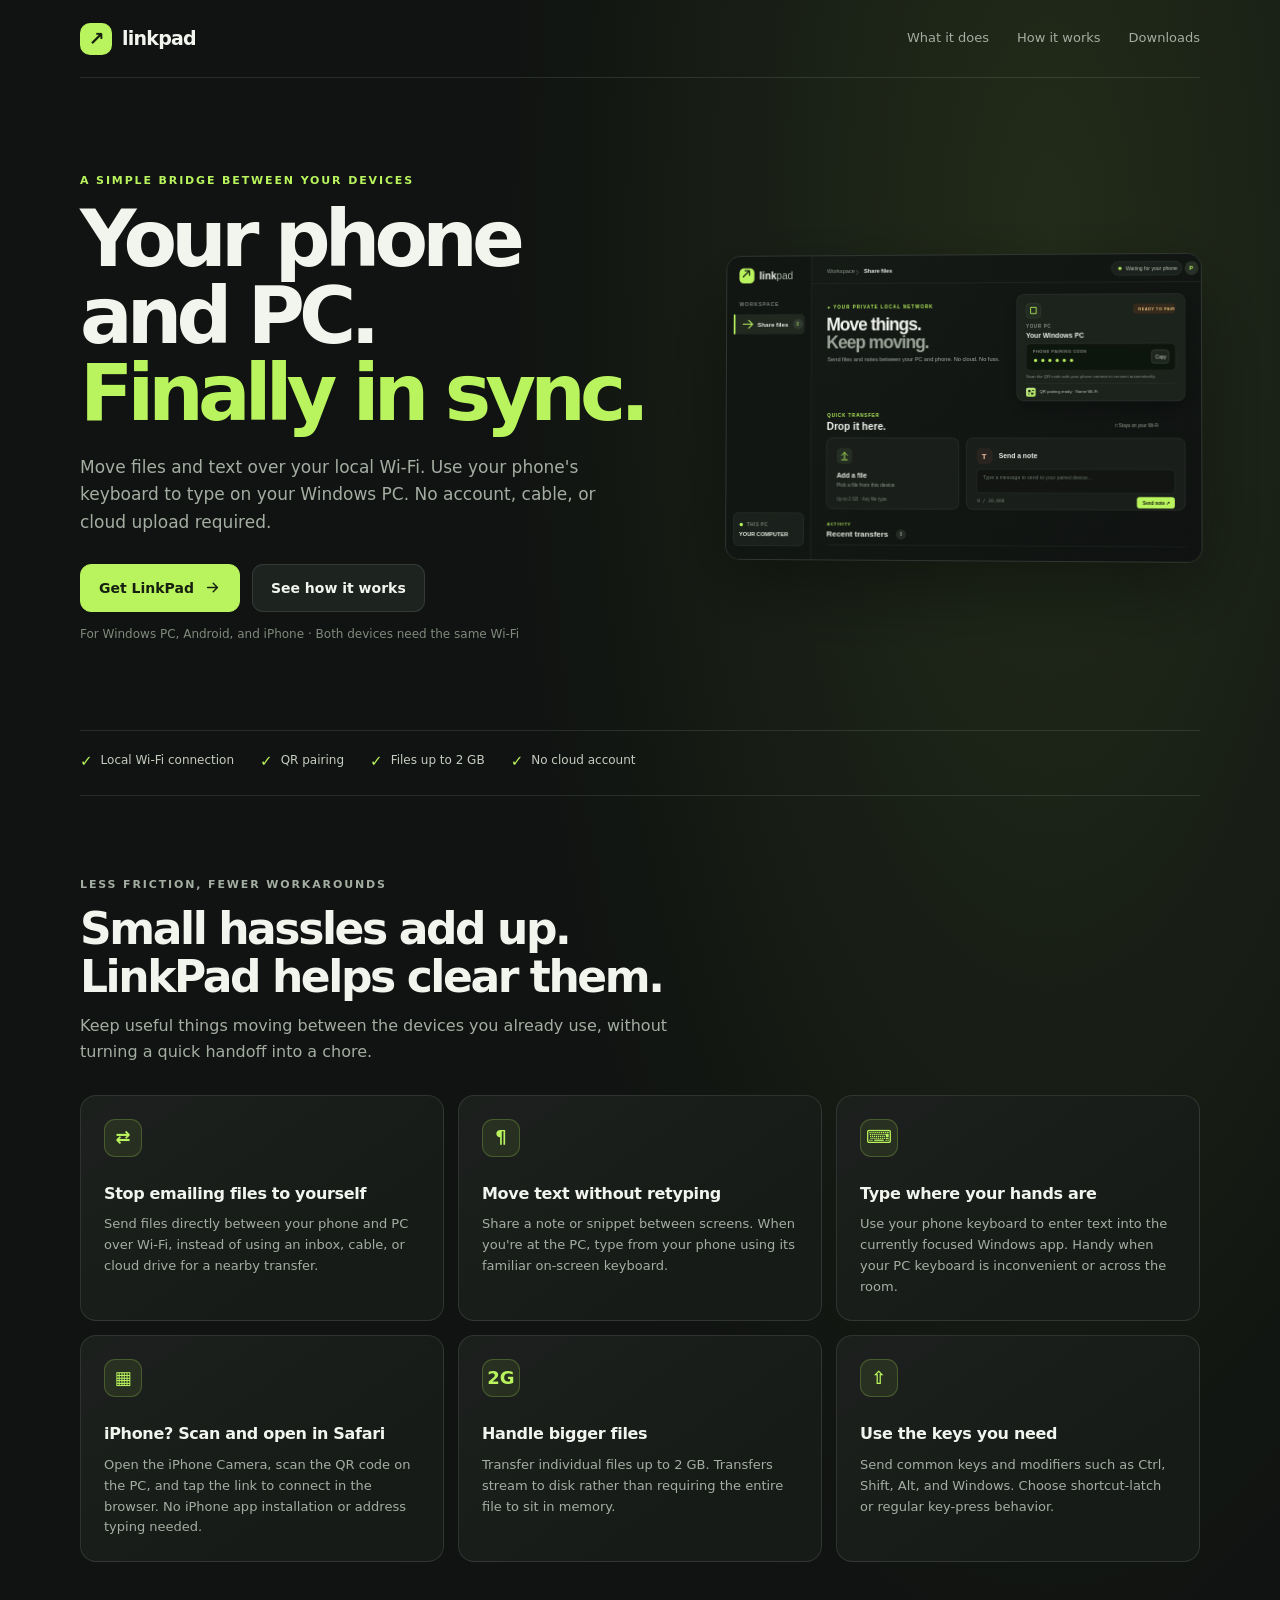
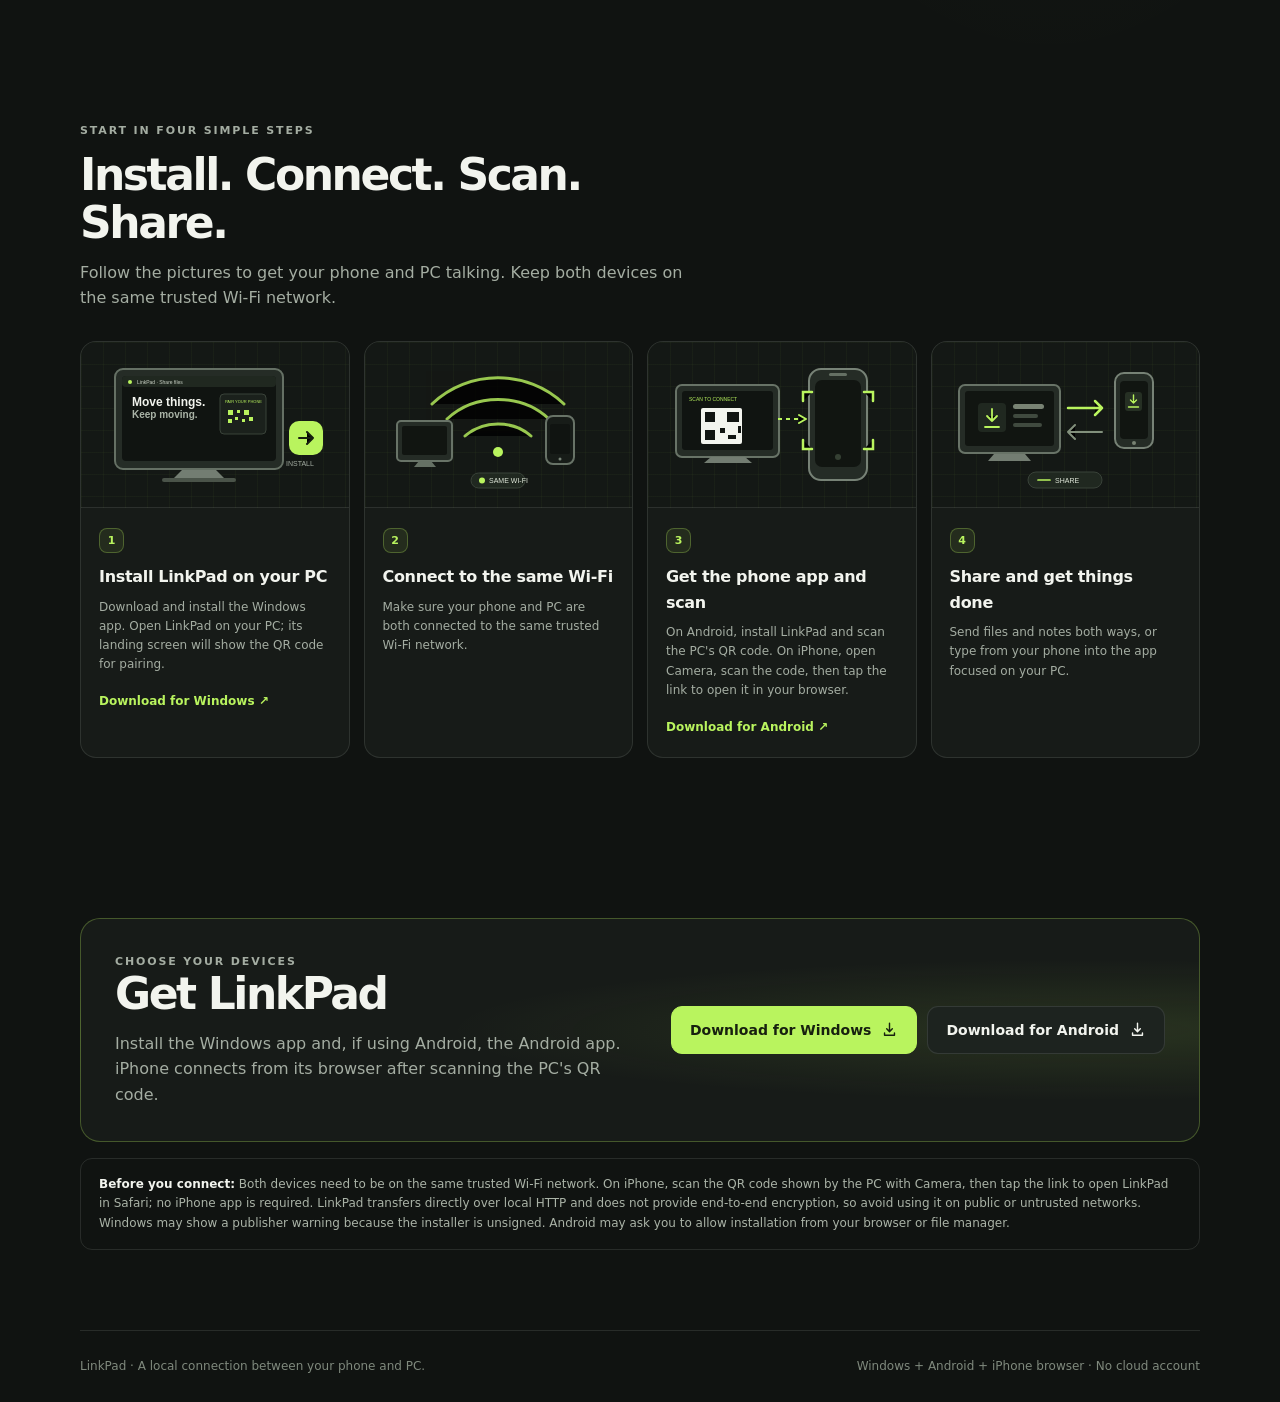
==== index.html @ fddb57d5 "Use LinkPad Android APK release filename" ====
<!doctype html>
<html lang="en">
<head>
  <meta charset="utf-8">
  <meta name="viewport" content="width=device-width, initial-scale=1">
  <meta name="theme-color" content="#101311">
  <meta name="description" content="LinkPad connects your Android phone and Windows PC over Wi-Fi for quick file sharing, notes, and typing with your phone keyboard.">
  <title>LinkPad — your phone and PC, in sync</title>
  <style>
    :root {
      color-scheme: dark;
      --bg: #101311;
      --panel: #171b18;
      --panel-light: #1d231f;
      --text: #f2f4ee;
      --muted: #a4ada2;
      --lime: #b9f45e;
      --line: rgba(235, 243, 230, .11);
      --max: 1120px;
    }

    * { box-sizing: border-box; }

    html { scroll-behavior: smooth; }

    body {
      margin: 0;
      background:
        radial-gradient(ellipse at 82% 8%, rgba(185, 244, 94, .11), transparent 34rem),
        var(--bg);
      color: var(--text);
      font-family: Inter, ui-sans-serif, system-ui, -apple-system, BlinkMacSystemFont, "Segoe UI", sans-serif;
      line-height: 1.6;
    }

    a { color: inherit; }

    .wrap { width: min(var(--max), calc(100% - 40px)); margin-inline: auto; }

    .topbar {
      min-height: 78px;
      display: flex;
      align-items: center;
      justify-content: space-between;
      border-bottom: 1px solid var(--line);
    }

    .brand {
      display: inline-flex;
      align-items: center;
      gap: 10px;
      text-decoration: none;
      font-size: 19px;
      font-weight: 780;
      letter-spacing: -.04em;
    }

    .brand-mark {
      display: grid;
      width: 32px;
      height: 32px;
      place-items: center;
      border-radius: 10px;
      background: var(--lime);
      color: #17200f;
      font-size: 19px;
      line-height: 1;
    }

    nav { display: flex; align-items: center; gap: 28px; }
    nav a { color: var(--muted); font-size: 13px; text-decoration: none; }
    nav a:hover, nav a:focus-visible { color: var(--text); }

    .hero {
      display: grid;
      grid-template-columns: minmax(0, 1.1fr) minmax(290px, .9fr);
      gap: 60px;
      align-items: center;
      padding-block: 94px 86px;
    }

    .eyebrow {
      color: var(--lime);
      font-size: 11px;
      font-weight: 750;
      letter-spacing: .17em;
      text-transform: uppercase;
    }

    h1, h2, h3, p { margin-top: 0; }

    h1 {
      max-width: 700px;
      margin-bottom: 22px;
      font-size: clamp(44px, 6.8vw, 78px);
      letter-spacing: -.075em;
      line-height: .99;
    }

    h1 span { color: var(--lime); }

    .hero-copy {
      max-width: 560px;
      margin-bottom: 28px;
      color: var(--muted);
      font-size: 17px;
    }

    .actions { display: flex; flex-wrap: wrap; gap: 12px; }

    .button {
      display: inline-flex;
      min-height: 48px;
      align-items: center;
      justify-content: center;
      gap: 10px;
      padding: 0 18px;
      border: 1px solid var(--line);
      border-radius: 11px;
      background: var(--panel-light);
      color: var(--text);
      font-size: 14px;
      font-weight: 720;
      text-decoration: none;
      transition: transform .18s ease, background .18s ease, border-color .18s ease;
    }

    .button:hover { transform: translateY(-2px); border-color: rgba(185, 244, 94, .55); }
    .button-primary { border-color: var(--lime); background: var(--lime); color: #17200f; }
    .button-primary:hover { background: #c8ff72; }
    .button svg { width: 17px; height: 17px; }

    .hero-note { margin: 13px 0 0; color: #7f897d; font-size: 12px; }

    .app-preview-frame {
      overflow: hidden;
      border: 1px solid rgba(235, 243, 230, .15);
      border-radius: 15px;
      background: #101311;
      box-shadow: 0 28px 80px rgba(0, 0, 0, .38);
      transform: perspective(1200px) rotateY(-3deg) rotateX(1deg);
    }

    .app-preview-frame img { display: block; width: 100%; height: auto; }

    .trust-row {
      display: flex;
      flex-wrap: wrap;
      gap: 12px 26px;
      padding: 18px 0 22px;
      border-top: 1px solid var(--line);
      border-bottom: 1px solid var(--line);
      color: #c5ccc1;
      font-size: 12px;
    }

    .trust-row span { display: inline-flex; align-items: center; gap: 8px; }
    .trust-row b { color: var(--lime); font-size: 15px; }

    section { padding-block: 80px; }

    .section-heading { max-width: 620px; margin-bottom: 30px; }
    h2 { margin-bottom: 12px; font-size: clamp(30px, 4vw, 44px); letter-spacing: -.055em; line-height: 1.1; }
    .section-heading p { color: var(--muted); }

    .grid { display: grid; grid-template-columns: repeat(3, 1fr); gap: 14px; }

    .card {
      min-height: 220px;
      padding: 23px;
      border: 1px solid var(--line);
      border-radius: 16px;
      background: linear-gradient(145deg, rgba(255,255,255,.025), transparent 70%), var(--panel);
    }

    .card-icon {
      width: 38px;
      height: 38px;
      display: grid;
      place-items: center;
      margin-bottom: 24px;
      border: 1px solid rgba(185, 244, 94, .22);
      border-radius: 11px;
      background: rgba(185, 244, 94, .08);
      color: var(--lime);
      font-size: 18px;
      font-weight: 700;
    }

    h3 { margin-bottom: 8px; font-size: 16px; letter-spacing: -.02em; }
    .card p { margin-bottom: 0; color: var(--muted); font-size: 13px; }

    .steps { display: grid; grid-template-columns: repeat(4, minmax(0, 1fr)); gap: 14px; }

    .step {
      overflow: hidden;
      border: 1px solid var(--line);
      border-radius: 16px;
      background: var(--panel);
    }

    .step-art {
      height: 166px;
      display: grid;
      place-items: center;
      overflow: hidden;
      border-bottom: 1px solid var(--line);
      background:
        linear-gradient(rgba(185, 244, 94, .035) 1px, transparent 1px),
        linear-gradient(90deg, rgba(185, 244, 94, .035) 1px, transparent 1px),
        #141815;
      background-size: 22px 22px;
    }

    .step-art svg { width: 100%; max-width: 260px; height: 150px; }

    .step-copy { padding: 18px; }

    .step-number {
      display: inline-flex;
      width: 25px;
      height: 25px;
      align-items: center;
      justify-content: center;
      margin-bottom: 11px;
      border: 1px solid rgba(185, 244, 94, .28);
      border-radius: 8px;
      background: rgba(185, 244, 94, .08);
      color: var(--lime);
      font-size: 11px;
      font-weight: 750;
    }

    .step h3 { margin-bottom: 8px; }
    .step p { margin-bottom: 13px; color: var(--muted); font-size: 12px; }
    .step-link { color: var(--lime); font-size: 12px; font-weight: 700; text-decoration: none; }
    .step-link:hover { text-decoration: underline; }

    .download-panel {
      display: grid;
      grid-template-columns: minmax(0, 1fr) auto;
      gap: 24px;
      align-items: center;
      padding: 34px;
      border: 1px solid rgba(185, 244, 94, .28);
      border-radius: 20px;
      background: radial-gradient(ellipse at 90% 50%, rgba(185, 244, 94, .11), transparent 45%), var(--panel);
    }

    .download-panel p { margin-bottom: 0; color: var(--muted); }
    .download-buttons { display: flex; flex-wrap: wrap; gap: 10px; }

    .notice {
      margin-top: 16px;
      padding: 16px 18px;
      border: 1px solid var(--line);
      border-radius: 12px;
      color: #aab3a7;
      font-size: 12px;
    }

    .notice strong { color: var(--text); }

    footer {
      display: flex;
      flex-wrap: wrap;
      justify-content: space-between;
      gap: 12px;
      padding-block: 26px;
      border-top: 1px solid var(--line);
      color: #7f897d;
      font-size: 12px;
    }

    :focus-visible { outline: 2px solid var(--lime); outline-offset: 3px; }

    @media (max-width: 800px) {
      .hero { grid-template-columns: 1fr; gap: 34px; padding-block: 66px 54px; }
      .app-preview-frame { max-width: 620px; }
      .grid { grid-template-columns: repeat(2, 1fr); }
      .steps { grid-template-columns: repeat(2, minmax(0, 1fr)); }
      .download-panel { grid-template-columns: 1fr; }
    }

    @media (max-width: 540px) {
      .wrap { width: min(100% - 30px, var(--max)); }
      nav { gap: 14px; }
      nav a { font-size: 11px; }
      nav a:first-child { display: none; }
      .hero { padding-block: 52px 44px; }
      .hero-copy { font-size: 15px; }
      .app-preview-frame { transform: none; }
      .grid, .steps { grid-template-columns: 1fr; }
      .card { min-height: 0; }
      .download-panel { padding: 24px; }
      .download-buttons, .download-buttons .button { width: 100%; }
      section { padding-block: 58px; }
    }

    @media (prefers-reduced-motion: reduce) {
      *, *::before, *::after { scroll-behavior: auto !important; transition-duration: .01ms !important; }
    }
  </style>
</head>
<body>
  <header class="wrap topbar">
    <a class="brand" href="#" aria-label="LinkPad home">
      <span class="brand-mark" aria-hidden="true">↗</span>
      <span>linkpad</span>
    </a>
    <nav aria-label="Main navigation">
      <a href="#features">What it does</a>
      <a href="#how-it-works">How it works</a>
      <a href="#downloads">Downloads</a>
    </nav>
  </header>

  <main>
    <section class="wrap hero" aria-labelledby="hero-title">
      <div>
        <p class="eyebrow">A simple bridge between your devices</p>
        <h1 id="hero-title">Your phone and PC.<br><span>Finally in sync.</span></h1>
        <p class="hero-copy">Move files and text over your local Wi-Fi. Use your phone's keyboard to type on your Windows PC. No account, cable, or cloud upload required.</p>
        <div class="actions">
          <a class="button button-primary" href="#downloads">
            Get LinkPad
            <svg viewBox="0 0 24 24" fill="none" aria-hidden="true"><path d="M5 12h14m-6-6 6 6-6 6" stroke="currentColor" stroke-width="2" stroke-linecap="round" stroke-linejoin="round"/></svg>
          </a>
          <a class="button" href="#how-it-works">See how it works</a>
        </div>
        <p class="hero-note">For Windows PC, Android, and iPhone · Both devices need the same Wi-Fi</p>
      </div>

      <div class="app-preview-frame">
        <img src="app-preview.svg" alt="Preview of LinkPad's desktop landing screen, showing file sharing, QR pairing, notes, and recent transfers">
      </div>
    </section>

    <div class="wrap trust-row" aria-label="LinkPad highlights">
      <span><b aria-hidden="true">✓</b> Local Wi-Fi connection</span>
      <span><b aria-hidden="true">✓</b> QR pairing</span>
      <span><b aria-hidden="true">✓</b> Files up to 2 GB</span>
      <span><b aria-hidden="true">✓</b> No cloud account</span>
    </div>

    <section class="wrap" id="features">
      <div class="section-heading">
        <p class="eyebrow">Less friction, fewer workarounds</p>
        <h2>Small hassles add up.<br>LinkPad helps clear them.</h2>
        <p>Keep useful things moving between the devices you already use, without turning a quick handoff into a chore.</p>
      </div>
      <div class="grid">
        <article class="card">
          <div class="card-icon" aria-hidden="true">⇄</div>
          <h3>Stop emailing files to yourself</h3>
          <p>Send files directly between your phone and PC over Wi-Fi, instead of using an inbox, cable, or cloud drive for a nearby transfer.</p>
        </article>
        <article class="card">
          <div class="card-icon" aria-hidden="true">¶</div>
          <h3>Move text without retyping</h3>
          <p>Share a note or snippet between screens. When you're at the PC, type from your phone using its familiar on-screen keyboard.</p>
        </article>
        <article class="card">
          <div class="card-icon" aria-hidden="true">⌨</div>
          <h3>Type where your hands are</h3>
          <p>Use your phone keyboard to enter text into the currently focused Windows app. Handy when your PC keyboard is inconvenient or across the room.</p>
        </article>
        <article class="card">
          <div class="card-icon" aria-hidden="true">▦</div>
          <h3>iPhone? Scan and open in Safari</h3>
          <p>Open the iPhone Camera, scan the QR code on the PC, and tap the link to connect in the browser. No iPhone app installation or address typing needed.</p>
        </article>
        <article class="card">
          <div class="card-icon" aria-hidden="true">2G</div>
          <h3>Handle bigger files</h3>
          <p>Transfer individual files up to 2 GB. Transfers stream to disk rather than requiring the entire file to sit in memory.</p>
        </article>
        <article class="card">
          <div class="card-icon" aria-hidden="true">⇧</div>
          <h3>Use the keys you need</h3>
          <p>Send common keys and modifiers such as Ctrl, Shift, Alt, and Windows. Choose shortcut-latch or regular key-press behavior.</p>
        </article>
      </div>
    </section>

    <section class="wrap" id="how-it-works">
      <div class="section-heading">
        <p class="eyebrow">Start in four simple steps</p>
        <h2>Install. Connect. Scan. Share.</h2>
        <p>Follow the pictures to get your phone and PC talking. Keep both devices on the same trusted Wi-Fi network.</p>
      </div>
      <div class="steps">
        <article class="step">
          <div class="step-art">
            <svg viewBox="0 0 260 150" role="img" aria-label="Windows PC displaying LinkPad after installation">
              <rect x="30" y="20" width="168" height="100" rx="8" fill="#252c26" stroke="#657064" stroke-width="2"/>
              <rect x="37" y="27" width="154" height="85" rx="4" fill="#101411"/>
              <rect x="37" y="27" width="154" height="11" rx="4" fill="#202820"/>
              <circle cx="45" cy="33" r="2" fill="#b9f45e"/>
              <text x="52" y="35" fill="#cbd3c7" font-family="Arial,sans-serif" font-size="5">LinkPad · Share files</text>
              <text x="47" y="57" fill="#f2f4ee" font-family="Arial,sans-serif" font-size="12" font-weight="700">Move things.</text>
              <text x="47" y="69" fill="#aab4a7" font-family="Arial,sans-serif" font-size="10" font-weight="700">Keep moving.</text>
              <rect x="135" y="45" width="46" height="40" rx="4" fill="#1b211c" stroke="#394239"/>
              <text x="140" y="54" fill="#b9f45e" font-family="Arial,sans-serif" font-size="4">PAIR YOUR PHONE</text>
              <path d="M143 61h5v5h-5zm9 0h3v3h-3zm7 0h5v5h-5zm-16 9h4v4h-4zm7-2h3v3h-3zm7 2h3v3h-3zm7-2h4v4h-4z" fill="#b9f45e"/>
              <path d="M97 121h34l8 8H89z" fill="#737d72"/>
              <rect x="77" y="129" width="74" height="4" rx="2" fill="#4a5349"/>
              <rect x="204" y="72" width="34" height="34" rx="10" fill="#b9f45e"/>
              <path d="M214 89h14m-6-6 6 6-6 6" stroke="#17200f" stroke-width="2" stroke-linecap="round" stroke-linejoin="round"/>
              <text x="201" y="117" fill="#a4ada2" font-family="Arial,sans-serif" font-size="7">INSTALL</text>
            </svg>
          </div>
          <div class="step-copy">
            <span class="step-number">1</span>
            <h3>Install LinkPad on your PC</h3>
            <p>Download and install the Windows app. Open LinkPad on your PC; its landing screen will show the QR code for pairing.</p>
            <a class="step-link" href="https://github.com/ogunleyeuchenna1/linkpad-site/releases/download/v1.0.3/LinkPad.Setup.1.0.3.exe">Download for Windows ↗</a>
          </div>
        </article>
        <article class="step">
          <div class="step-art">
            <svg viewBox="0 0 260 150" role="img" aria-label="Phone and computer connected to the same Wi-Fi network">
              <path d="M64 55c36-35 96-35 132 0M79 70c28-26 74-26 102 0M97 87c18-16 48-16 66 0" stroke="#b9f45e" stroke-width="3" stroke-linecap="round" opacity=".8"/>
              <circle cx="130" cy="103" r="5" fill="#b9f45e"/>
              <rect x="29" y="72" width="55" height="40" rx="4" fill="#252c26" stroke="#687367" stroke-width="2"/>
              <rect x="34" y="77" width="45" height="29" rx="2" fill="#111511"/>
              <path d="M51 112h12l5 6H46z" fill="#657064"/>
              <rect x="178" y="67" width="28" height="48" rx="7" fill="#171c18" stroke="#687367" stroke-width="2"/>
              <rect x="182" y="75" width="20" height="30" rx="2" fill="#101411"/>
              <circle cx="192" cy="110" r="1.5" fill="#778276"/>
              <rect x="103" y="124" width="54" height="15" rx="7.5" fill="#202820" stroke="#394239"/>
              <circle cx="114" cy="131.5" r="3" fill="#b9f45e"/>
              <text x="121" y="134" fill="#e1e9db" font-family="Arial,sans-serif" font-size="7">SAME WI-FI</text>
            </svg>
          </div>
          <div class="step-copy">
            <span class="step-number">2</span>
            <h3>Connect to the same Wi-Fi</h3>
            <p>Make sure your phone and PC are both connected to the same trusted Wi-Fi network.</p>
          </div>
        </article>
        <article class="step">
          <div class="step-art">
            <svg viewBox="0 0 260 150" role="img" aria-label="Phone camera scanning the QR code shown on the LinkPad PC screen">
              <rect x="24" y="36" width="103" height="72" rx="6" fill="#252c26" stroke="#687367" stroke-width="2"/>
              <rect x="30" y="42" width="91" height="59" rx="3" fill="#101411"/>
              <text x="37" y="52" fill="#b9f45e" font-family="Arial,sans-serif" font-size="5">SCAN TO CONNECT</text>
              <rect x="49" y="59" width="41" height="36" rx="2" fill="#f2f4ee"/>
              <path d="M53 63h10v10H53zm22 0h12v10H75zm-22 18h10v10H53zm15-2h5v5h-5zm8 7h8v4h-8zm10-9h3v7h-3z" fill="#101411"/>
              <path d="M59 108h34l7 6H52z" fill="#737d72"/>
              <rect x="157" y="20" width="58" height="111" rx="12" fill="#252c26" stroke="#778276" stroke-width="2"/>
              <rect x="163" y="31" width="46" height="87" rx="7" fill="#111511"/>
              <rect x="177" y="24" width="18" height="3" rx="1.5" fill="#657064"/>
              <circle cx="186" cy="108" r="3" fill="#354033"/>
              <path d="M151 52v-9h9m52 0h9v9m-70 39v9h9m52 0h9v-9" stroke="#b9f45e" stroke-width="2.5" stroke-linecap="round"/>
              <path d="M126 70h28" stroke="#b9f45e" stroke-width="2" stroke-dasharray="4 4"/>
              <path d="M147 66l7 4-7 4" stroke="#b9f45e" stroke-width="2" stroke-linecap="round" stroke-linejoin="round"/>
            </svg>
          </div>
          <div class="step-copy">
            <span class="step-number">3</span>
            <h3>Get the phone app and scan</h3>
            <p>On Android, install LinkPad and scan the PC's QR code. On iPhone, open Camera, scan the code, then tap the link to open it in your browser.</p>
            <a class="step-link" href="https://github.com/ogunleyeuchenna1/linkpad-site/releases/download/v1.0.3/LinkPad-android.apk">Download for Android ↗</a>
          </div>
        </article>
        <article class="step">
          <div class="step-art">
            <svg viewBox="0 0 260 150" role="img" aria-label="Phone and PC exchanging a file over Wi-Fi">
              <rect x="24" y="36" width="101" height="68" rx="6" fill="#252c26" stroke="#687367" stroke-width="2"/>
              <rect x="30" y="42" width="89" height="55" rx="3" fill="#111511"/>
              <rect x="43" y="54" width="28" height="29" rx="4" fill="#202820"/>
              <path d="M57 60v12m-5-5 5 5 5-5m-12 11h14" stroke="#b9f45e" stroke-width="1.8" stroke-linecap="round" stroke-linejoin="round"/>
              <rect x="78" y="55" width="31" height="5" rx="2.5" fill="#788273"/>
              <rect x="78" y="65" width="25" height="4" rx="2" fill="#404a3f"/>
              <rect x="78" y="74" width="29" height="4" rx="2" fill="#404a3f"/>
              <path d="M59 105h31l6 7H53z" fill="#737d72"/>
              <rect x="180" y="24" width="38" height="75" rx="9" fill="#252c26" stroke="#778276" stroke-width="2"/>
              <rect x="185" y="32" width="28" height="58" rx="4" fill="#111511"/>
              <rect x="190" y="43" width="17" height="19" rx="3" fill="#263024"/>
              <path d="M198.5 46v8m-3-3 3 3 3-3m-8 7h10" stroke="#b9f45e" stroke-width="1.4" stroke-linecap="round" stroke-linejoin="round"/>
              <circle cx="199" cy="94" r="2" fill="#788273"/>
              <path d="M133 59h34m-7-7 7 7-7 7" stroke="#b9f45e" stroke-width="2.5" stroke-linecap="round" stroke-linejoin="round"/>
              <path d="M167 83h-34m7-7-7 7 7 7" stroke="#82907c" stroke-width="2" stroke-linecap="round" stroke-linejoin="round"/>
              <rect x="93" y="123" width="74" height="16" rx="8" fill="#202820" stroke="#394239"/>
              <path d="M103 131h12" stroke="#b9f45e" stroke-width="1.7" stroke-linecap="round"/>
              <text x="120" y="134" fill="#e1e9db" font-family="Arial,sans-serif" font-size="7">SHARE</text>
            </svg>
          </div>
          <div class="step-copy">
            <span class="step-number">4</span>
            <h3>Share and get things done</h3>
            <p>Send files and notes both ways, or type from your phone into the app focused on your PC.</p>
          </div>
        </article>
      </div>
    </section>

    <section class="wrap" id="downloads">
      <div class="download-panel">
        <div>
          <p class="eyebrow">Choose your devices</p>
          <h2>Get LinkPad</h2>
          <p>Install the Windows app and, if using Android, the Android app. iPhone connects from its browser after scanning the PC's QR code.</p>
        </div>
        <div class="download-buttons">
          <a class="button button-primary" href="https://github.com/ogunleyeuchenna1/linkpad-site/releases/download/v1.0.3/LinkPad.Setup.1.0.3.exe">
            Download for Windows
            <svg viewBox="0 0 24 24" fill="none" aria-hidden="true"><path d="M12 3v12m0 0 4-4m-4 4-4-4M5 17v3h14v-3" stroke="currentColor" stroke-width="2" stroke-linecap="round" stroke-linejoin="round"/></svg>
          </a>
          <a class="button" href="https://github.com/ogunleyeuchenna1/linkpad-site/releases/download/v1.0.3/LinkPad-android.apk">
            Download for Android
            <svg viewBox="0 0 24 24" fill="none" aria-hidden="true"><path d="M12 3v12m0 0 4-4m-4 4-4-4M5 17v3h14v-3" stroke="currentColor" stroke-width="2" stroke-linecap="round" stroke-linejoin="round"/></svg>
          </a>
        </div>
      </div>
      <div class="notice">
        <strong>Before you connect:</strong> Both devices need to be on the same trusted Wi-Fi network. On iPhone, scan the QR code shown by the PC with Camera, then tap the link to open LinkPad in Safari; no iPhone app is required. LinkPad transfers directly over local HTTP and does not provide end-to-end encryption, so avoid using it on public or untrusted networks. Windows may show a publisher warning because the installer is unsigned. Android may ask you to allow installation from your browser or file manager.
      </div>
    </section>
  </main>

  <footer class="wrap">
    <span>LinkPad · A local connection between your phone and PC.</span>
    <span>Windows + Android + iPhone browser · No cloud account</span>
  </footer>
</body>
</html>
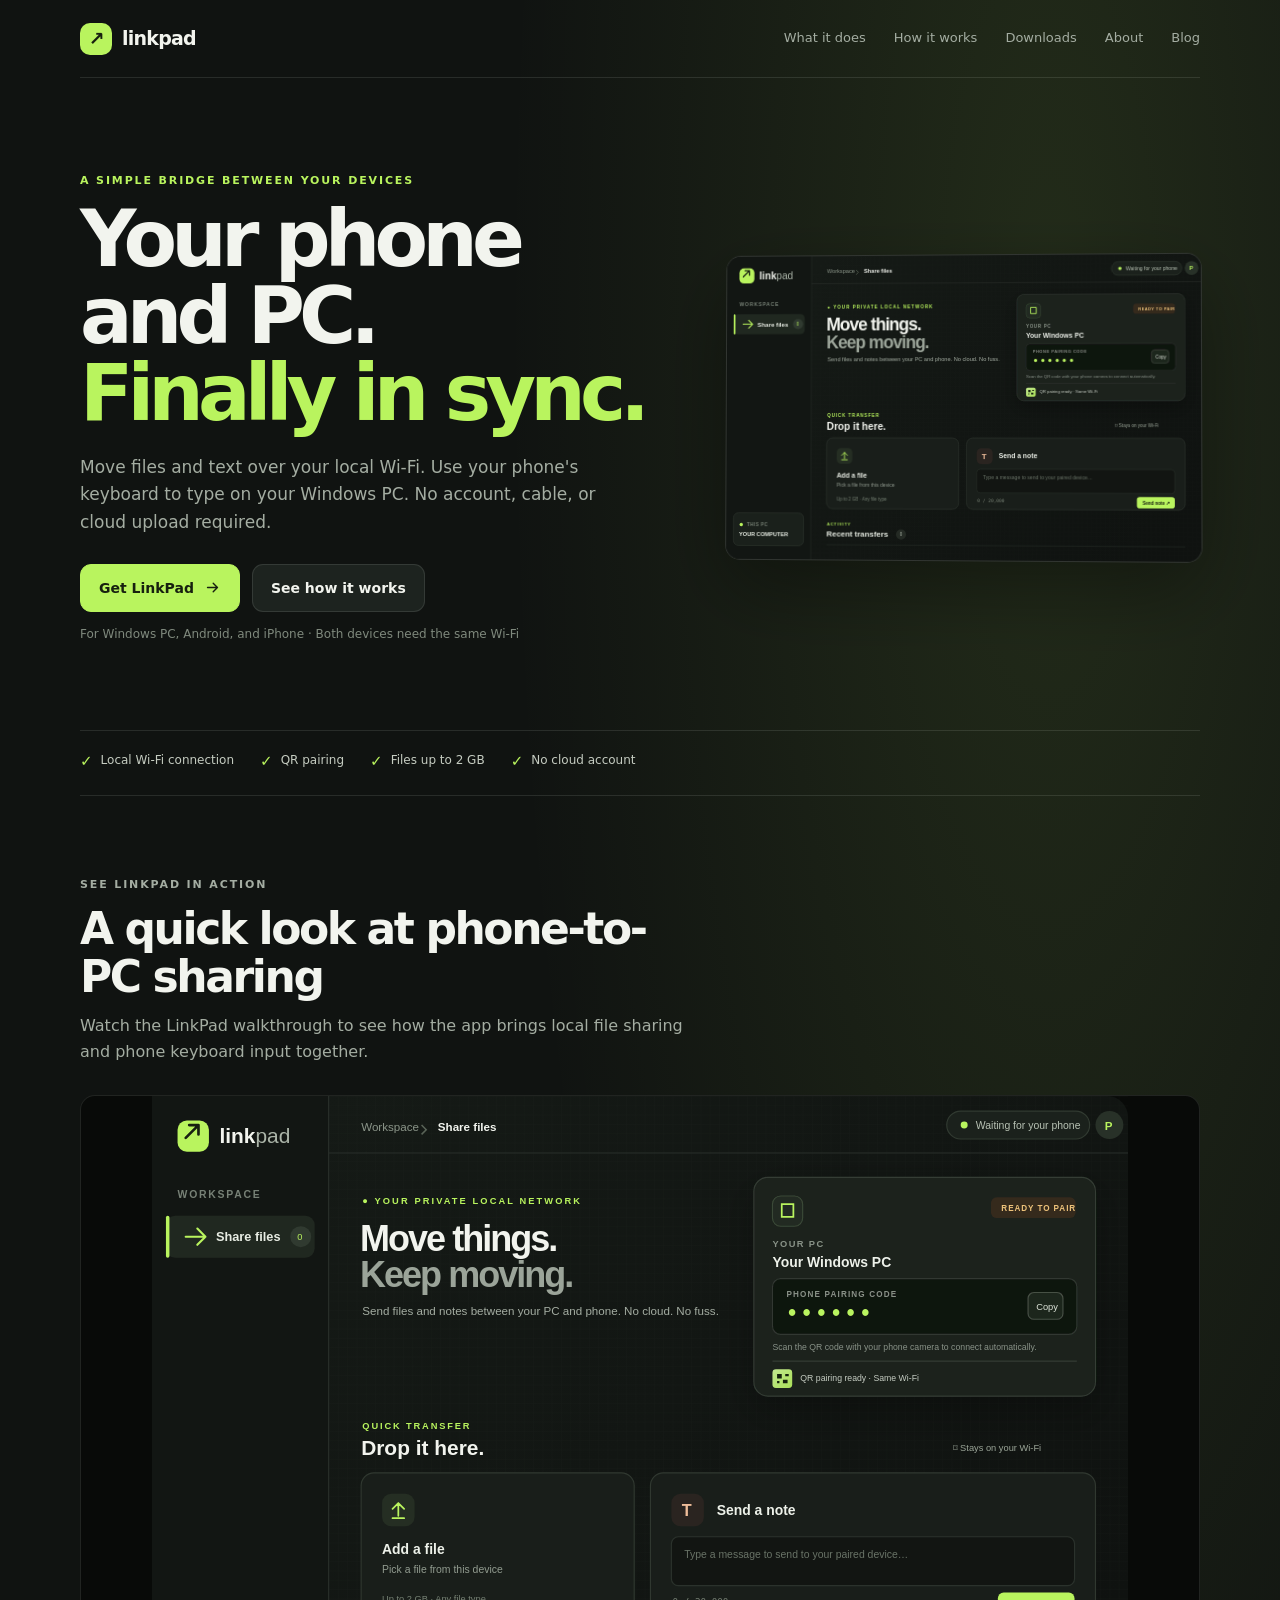
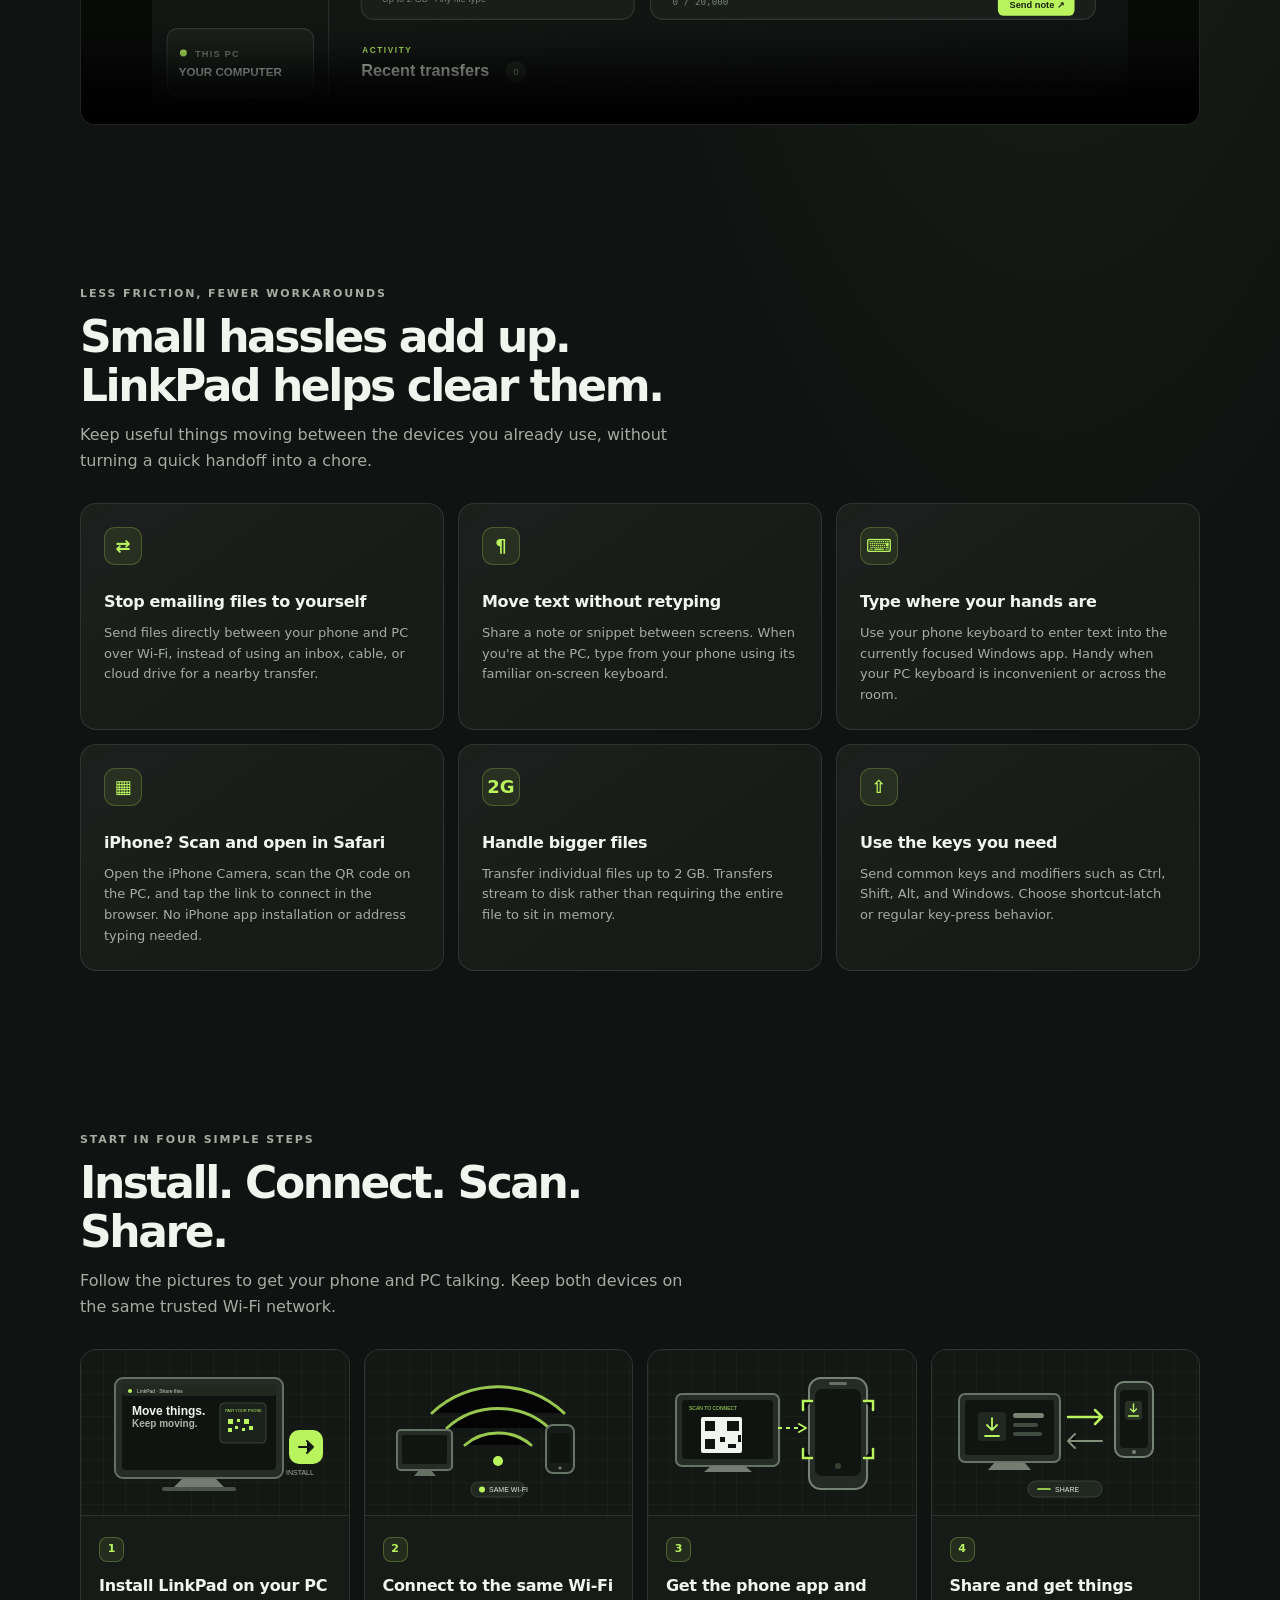
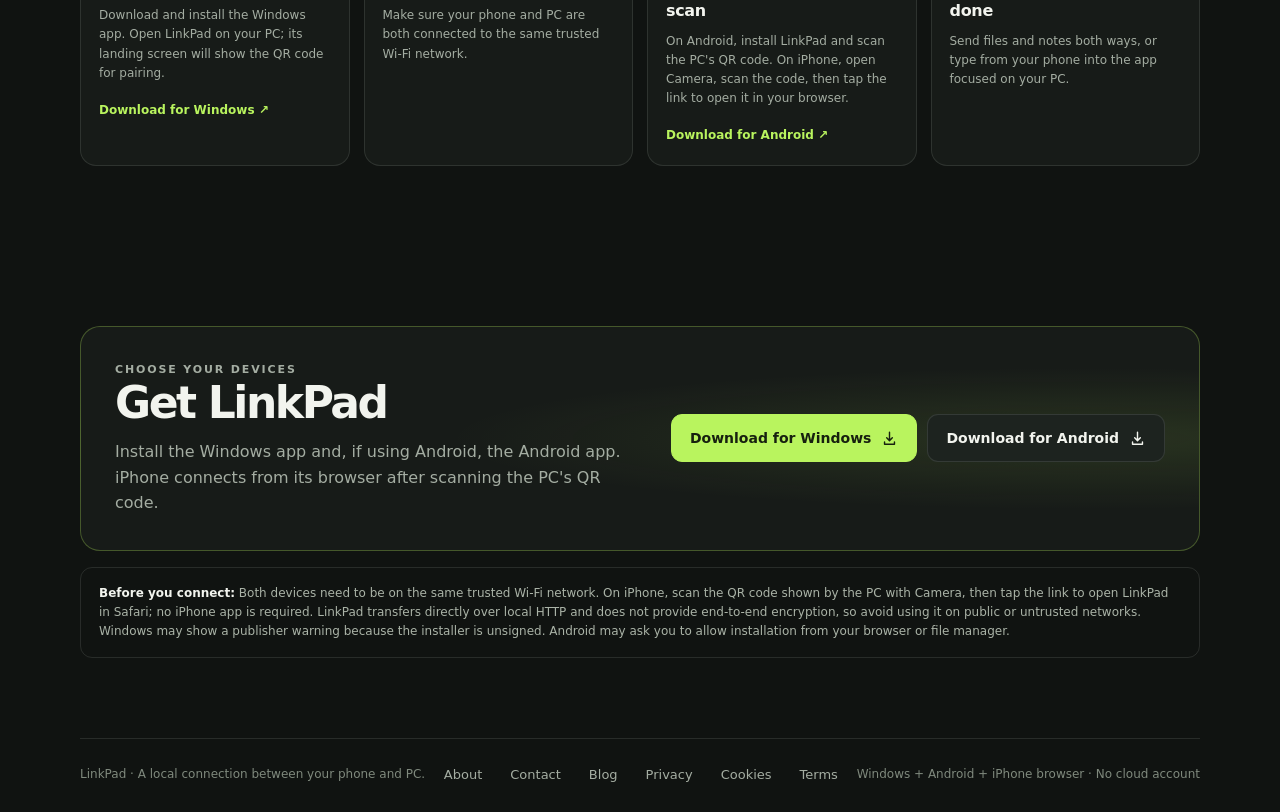
==== commit 37ff9a73: "Publish expanded LinkPad website" ====
--- a/index.html
+++ b/index.html
@@ -4,8 +4,56 @@
   <meta charset="utf-8">
   <meta name="viewport" content="width=device-width, initial-scale=1">
   <meta name="theme-color" content="#101311">
-  <meta name="description" content="LinkPad connects your Android phone and Windows PC over Wi-Fi for quick file sharing, notes, and typing with your phone keyboard.">
+  <meta name="description" content="Share files and notes between Windows and Android over local Wi-Fi, type on your PC from your phone, and connect an iPhone by scanning the QR code.">
+  <meta name="robots" content="index,follow,max-image-preview:large">
+  <link rel="canonical" href="https://ogunleyeuchenna1.github.io/linkpad-site/">
+  <meta property="og:type" content="website">
+  <meta property="og:site_name" content="LinkPad">
+  <meta property="og:title" content="LinkPad — Share files between your phone and PC">
+  <meta property="og:description" content="Transfer files and notes over Wi-Fi, use your phone keyboard on Windows, and connect with QR pairing.">
+  <meta property="og:url" content="https://ogunleyeuchenna1.github.io/linkpad-site/">
+  <meta property="og:image" content="https://ogunleyeuchenna1.github.io/linkpad-site/app-preview.svg">
+  <meta name="twitter:card" content="summary_large_image">
+  <meta name="twitter:title" content="LinkPad — your phone and PC, in sync">
+  <meta name="twitter:description" content="Share files and notes over local Wi-Fi and type on your PC from your phone.">
+  <meta name="twitter:image" content="https://ogunleyeuchenna1.github.io/linkpad-site/app-preview.svg">
   <title>LinkPad — your phone and PC, in sync</title>
+  <script type="application/ld+json">
+  {
+    "@context": "https://schema.org",
+    "@graph": [
+      {
+        "@type": "SoftwareApplication",
+        "name": "LinkPad",
+        "applicationCategory": "UtilitiesApplication",
+        "operatingSystem": "Windows, Android, iOS (browser)",
+        "description": "A local Wi-Fi sharing app for transferring files and notes between a Windows PC and phone, with phone-to-PC keyboard input and QR pairing.",
+        "url": "https://ogunleyeuchenna1.github.io/linkpad-site/",
+        "downloadUrl": "https://ogunleyeuchenna1.github.io/linkpad-site/#downloads",
+        "offers": { "@type": "Offer", "price": "0", "priceCurrency": "USD" },
+        "creator": { "@id": "https://ogunleyeuchenna1.github.io/linkpad-site/about.html#founder" }
+      },
+      {
+        "@type": "Organization",
+        "@id": "https://ogunleyeuchenna1.github.io/linkpad-site/#organization",
+        "name": "LinkPad",
+        "url": "https://ogunleyeuchenna1.github.io/linkpad-site/",
+        "founder": { "@id": "https://ogunleyeuchenna1.github.io/linkpad-site/about.html#founder" },
+        "email": "mailto:ogunleyeuchenna@gmail.com"
+      },
+      {
+        "@type": "VideoObject",
+        "name": "LinkPad product walkthrough",
+        "description": "A walkthrough of LinkPad, a local Wi-Fi app for sharing files and notes between a phone and Windows PC.",
+        "thumbnailUrl": "https://ogunleyeuchenna1.github.io/linkpad-site/app-preview.svg",
+        "contentUrl": "https://ogunleyeuchenna1.github.io/linkpad-site/linkpad.mp4",
+        "embedUrl": "https://ogunleyeuchenna1.github.io/linkpad-site/#product-video",
+        "publisher": { "@id": "https://ogunleyeuchenna1.github.io/linkpad-site/#organization" },
+        "inLanguage": "en"
+      }
+    ]
+  }
+  </script>
   <style>
     :root {
       color-scheme: dark;
@@ -142,6 +190,7 @@
     }
 
     .app-preview-frame img { display: block; width: 100%; height: auto; }
+    #product-video video { display: block; width: 100%; height: auto; max-height: 70vh; border: 1px solid var(--line); border-radius: 15px; background: #080a08; }
 
     .trust-row {
       display: flex;
@@ -294,6 +343,8 @@
       .card { min-height: 0; }
       .download-panel { padding: 24px; }
       .download-buttons, .download-buttons .button { width: 100%; }
+      footer { align-items: flex-start; }
+      footer nav { flex-wrap: wrap; gap: 10px 16px; }
       section { padding-block: 58px; }
     }
 
@@ -312,6 +363,8 @@
       <a href="#features">What it does</a>
       <a href="#how-it-works">How it works</a>
       <a href="#downloads">Downloads</a>
+      <a href="about.html">About</a>
+      <a href="blog.html">Blog</a>
     </nav>
   </header>
 
@@ -342,6 +395,18 @@
       <span><b aria-hidden="true">✓</b> Files up to 2 GB</span>
       <span><b aria-hidden="true">✓</b> No cloud account</span>
     </div>
+
+    <section class="wrap" id="product-video">
+      <div class="section-heading">
+        <p class="eyebrow">See LinkPad in action</p>
+        <h2>A quick look at phone-to-PC sharing</h2>
+        <p>Watch the LinkPad walkthrough to see how the app brings local file sharing and phone keyboard input together.</p>
+      </div>
+      <video controls playsinline preload="metadata" poster="app-preview.svg" width="1280" height="720" aria-label="LinkPad product walkthrough video">
+        <source src="linkpad.mp4" type="video/mp4">
+        Your browser does not support HTML video. <a href="linkpad.mp4">Open the LinkPad video</a>.
+      </video>
+    </section>
 
     <section class="wrap" id="features">
       <div class="section-heading">
@@ -414,7 +479,7 @@
             <span class="step-number">1</span>
             <h3>Install LinkPad on your PC</h3>
             <p>Download and install the Windows app. Open LinkPad on your PC; its landing screen will show the QR code for pairing.</p>
-            <a class="step-link" href="https://github.com/ogunleyeuchenna1/linkpad-site/releases/download/v1.0.3/LinkPad.Setup.1.0.3.exe">Download for Windows ↗</a>
+            <a class="step-link" href="https://drive.google.com/uc?export=download&amp;id=10wy8a3xaXJ-5AFjvggbXTAgQxHIV6sGm">Download for Windows ↗</a>
           </div>
         </article>
         <article class="step">
@@ -461,7 +526,7 @@
             <span class="step-number">3</span>
             <h3>Get the phone app and scan</h3>
             <p>On Android, install LinkPad and scan the PC's QR code. On iPhone, open Camera, scan the code, then tap the link to open it in your browser.</p>
-            <a class="step-link" href="https://github.com/ogunleyeuchenna1/linkpad-site/releases/download/v1.0.3/LinkPad-android.apk">Download for Android ↗</a>
+            <a class="step-link" href="https://drive.google.com/uc?export=download&amp;id=1ISMVYVl3pOM7cVFe4NTkL_JN3cf5NwEy">Download for Android ↗</a>
           </div>
         </article>
         <article class="step">
@@ -504,11 +569,11 @@
           <p>Install the Windows app and, if using Android, the Android app. iPhone connects from its browser after scanning the PC's QR code.</p>
         </div>
         <div class="download-buttons">
-          <a class="button button-primary" href="https://github.com/ogunleyeuchenna1/linkpad-site/releases/download/v1.0.3/LinkPad.Setup.1.0.3.exe">
+          <a class="button button-primary" href="https://drive.google.com/uc?export=download&amp;id=10wy8a3xaXJ-5AFjvggbXTAgQxHIV6sGm">
             Download for Windows
             <svg viewBox="0 0 24 24" fill="none" aria-hidden="true"><path d="M12 3v12m0 0 4-4m-4 4-4-4M5 17v3h14v-3" stroke="currentColor" stroke-width="2" stroke-linecap="round" stroke-linejoin="round"/></svg>
           </a>
-          <a class="button" href="https://github.com/ogunleyeuchenna1/linkpad-site/releases/download/v1.0.3/LinkPad-android.apk">
+          <a class="button" href="https://drive.google.com/uc?export=download&amp;id=1ISMVYVl3pOM7cVFe4NTkL_JN3cf5NwEy">
             Download for Android
             <svg viewBox="0 0 24 24" fill="none" aria-hidden="true"><path d="M12 3v12m0 0 4-4m-4 4-4-4M5 17v3h14v-3" stroke="currentColor" stroke-width="2" stroke-linecap="round" stroke-linejoin="round"/></svg>
           </a>
@@ -522,6 +587,14 @@
 
   <footer class="wrap">
     <span>LinkPad · A local connection between your phone and PC.</span>
+    <nav aria-label="Footer">
+      <a href="about.html">About</a>
+      <a href="contact.html">Contact</a>
+      <a href="blog.html">Blog</a>
+      <a href="privacy.html">Privacy</a>
+      <a href="cookies.html">Cookies</a>
+      <a href="terms.html">Terms</a>
+    </nav>
     <span>Windows + Android + iPhone browser · No cloud account</span>
   </footer>
 </body>
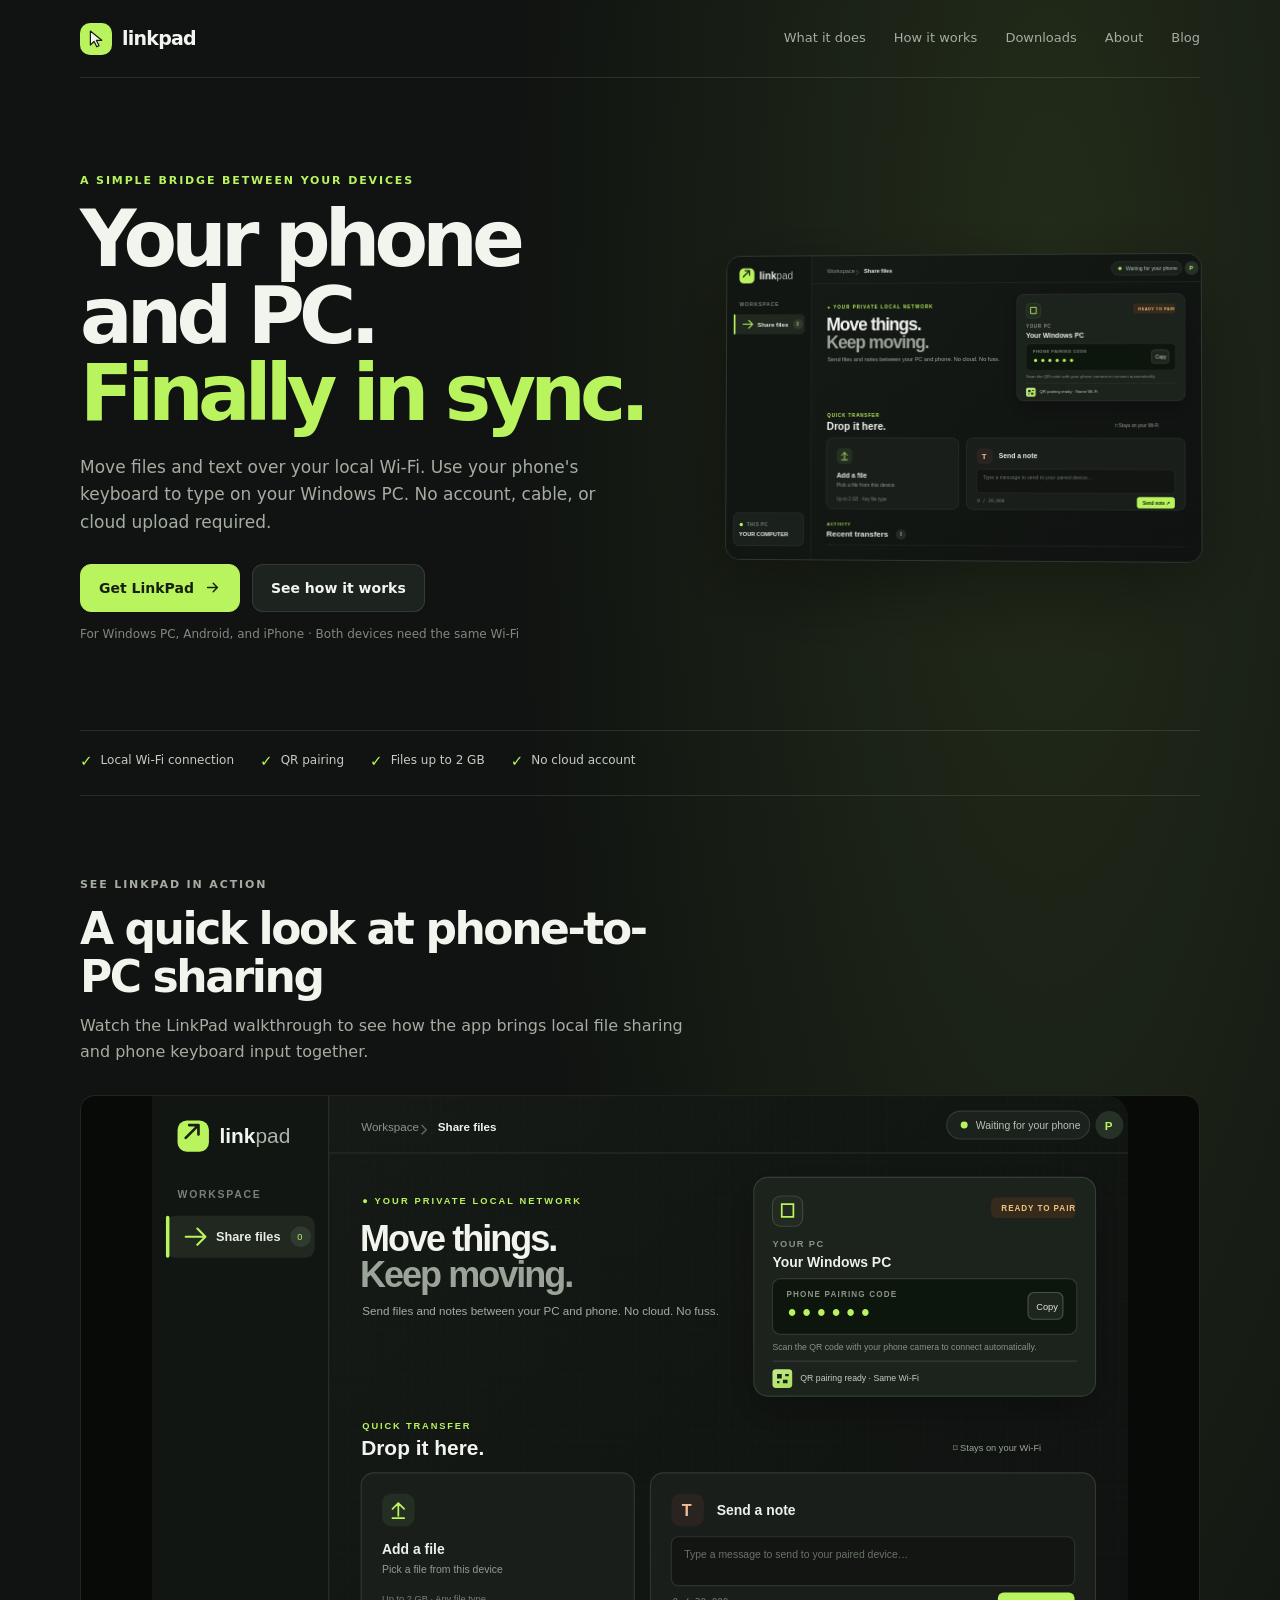
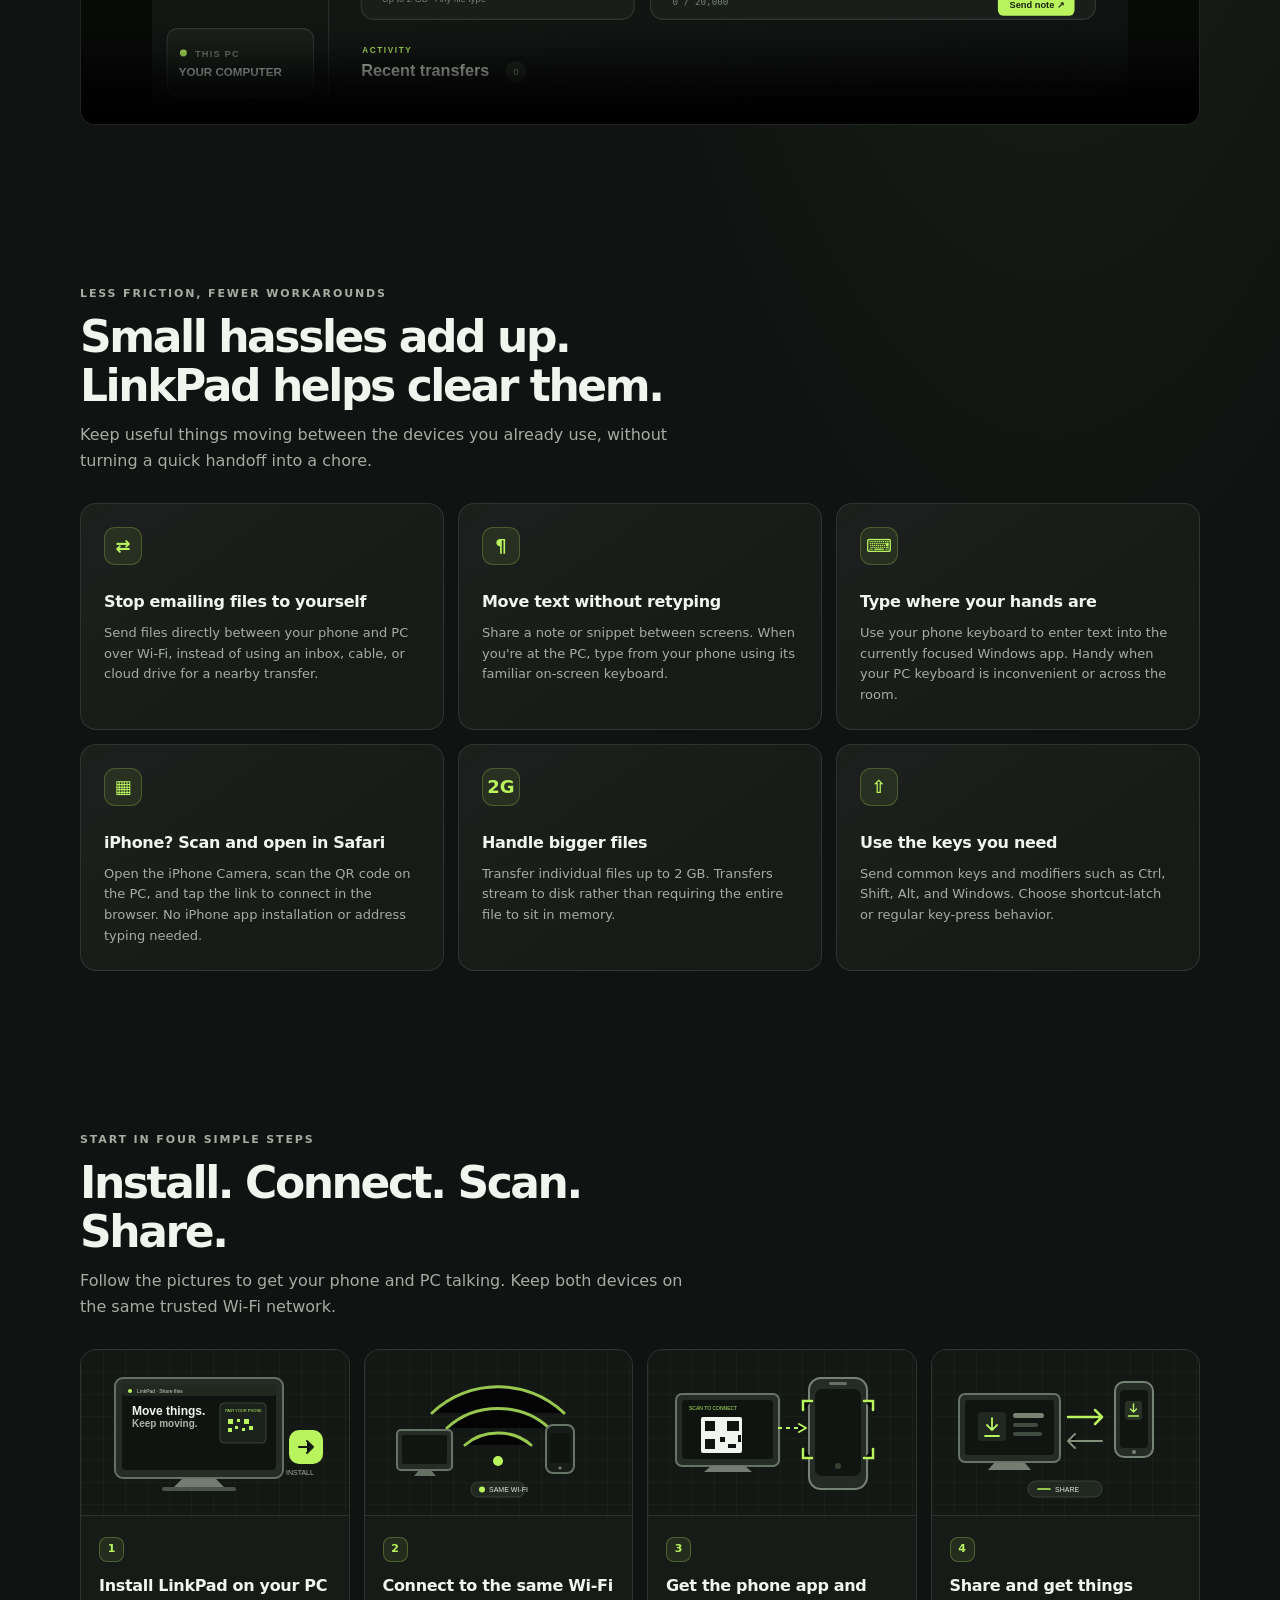
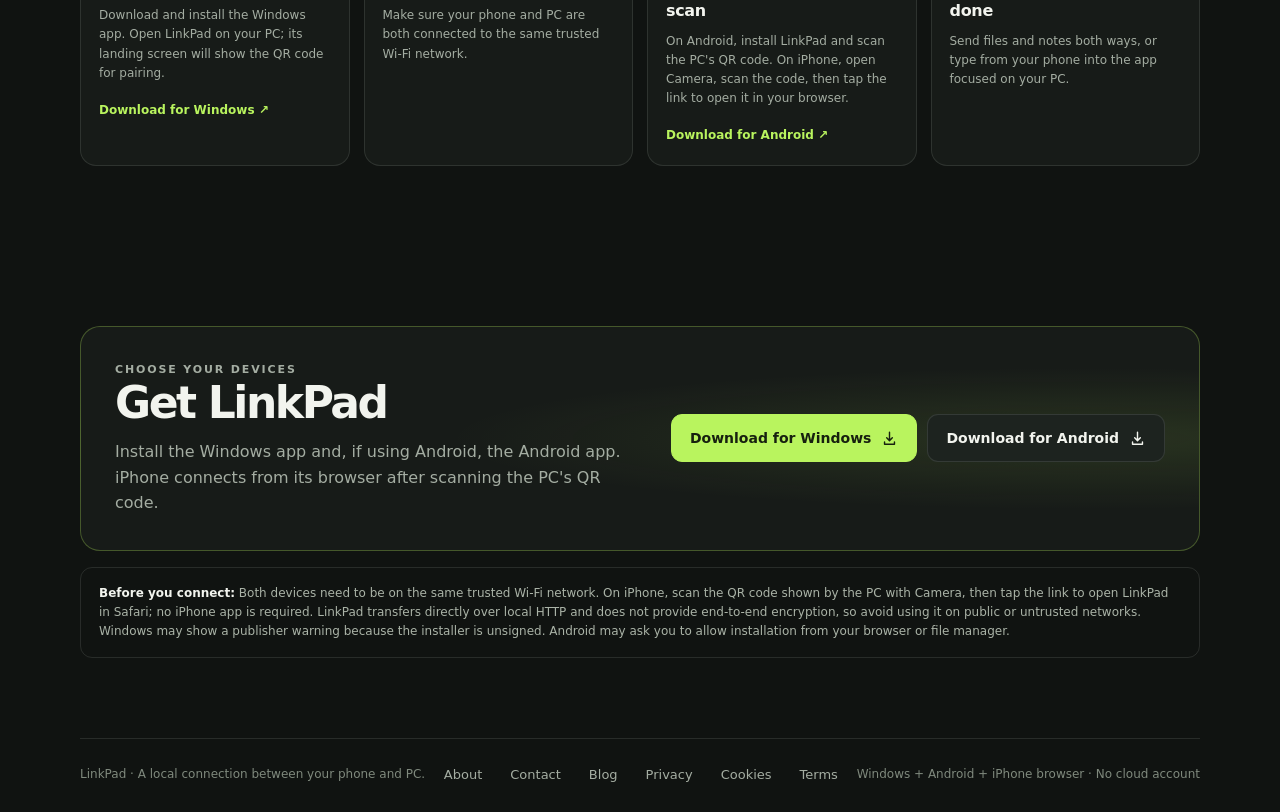
==== commit 8a0afa2f: "Use pointer icon as LinkPad logo" ====
--- a/index.html
+++ b/index.html
@@ -7,6 +7,7 @@
   <meta name="description" content="Share files and notes between Windows and Android over local Wi-Fi, type on your PC from your phone, and connect an iPhone by scanning the QR code.">
   <meta name="robots" content="index,follow,max-image-preview:large">
   <link rel="canonical" href="https://ogunleyeuchenna1.github.io/linkpad-site/">
+  <link rel="icon" type="image/svg+xml" href="favicon.svg">
   <meta property="og:type" content="website">
   <meta property="og:site_name" content="LinkPad">
   <meta property="og:title" content="LinkPad — Share files between your phone and PC">
@@ -110,11 +111,9 @@
       place-items: center;
       border-radius: 10px;
       background: var(--lime);
-      color: #17200f;
-      font-size: 19px;
-      line-height: 1;
-    }
-
+    }
+
+    .brand-mark svg { width: 21px; height: 21px; }
     nav { display: flex; align-items: center; gap: 28px; }
     nav a { color: var(--muted); font-size: 13px; text-decoration: none; }
     nav a:hover, nav a:focus-visible { color: var(--text); }
@@ -356,7 +355,7 @@
 <body>
   <header class="wrap topbar">
     <a class="brand" href="#" aria-label="LinkPad home">
-      <span class="brand-mark" aria-hidden="true">↗</span>
+      <span class="brand-mark" aria-hidden="true"><svg viewBox="0 0 24 24" focusable="false"><path d="M5 3.5v16l4.2-4.1 3.1 6.1 2.6-1.3-3.1-6.1h6.2L5 3.5z" fill="#f2f4ee" stroke="#17200f" stroke-linejoin="round" stroke-width="1.4"/></svg></span>
       <span>linkpad</span>
     </a>
     <nav aria-label="Main navigation">
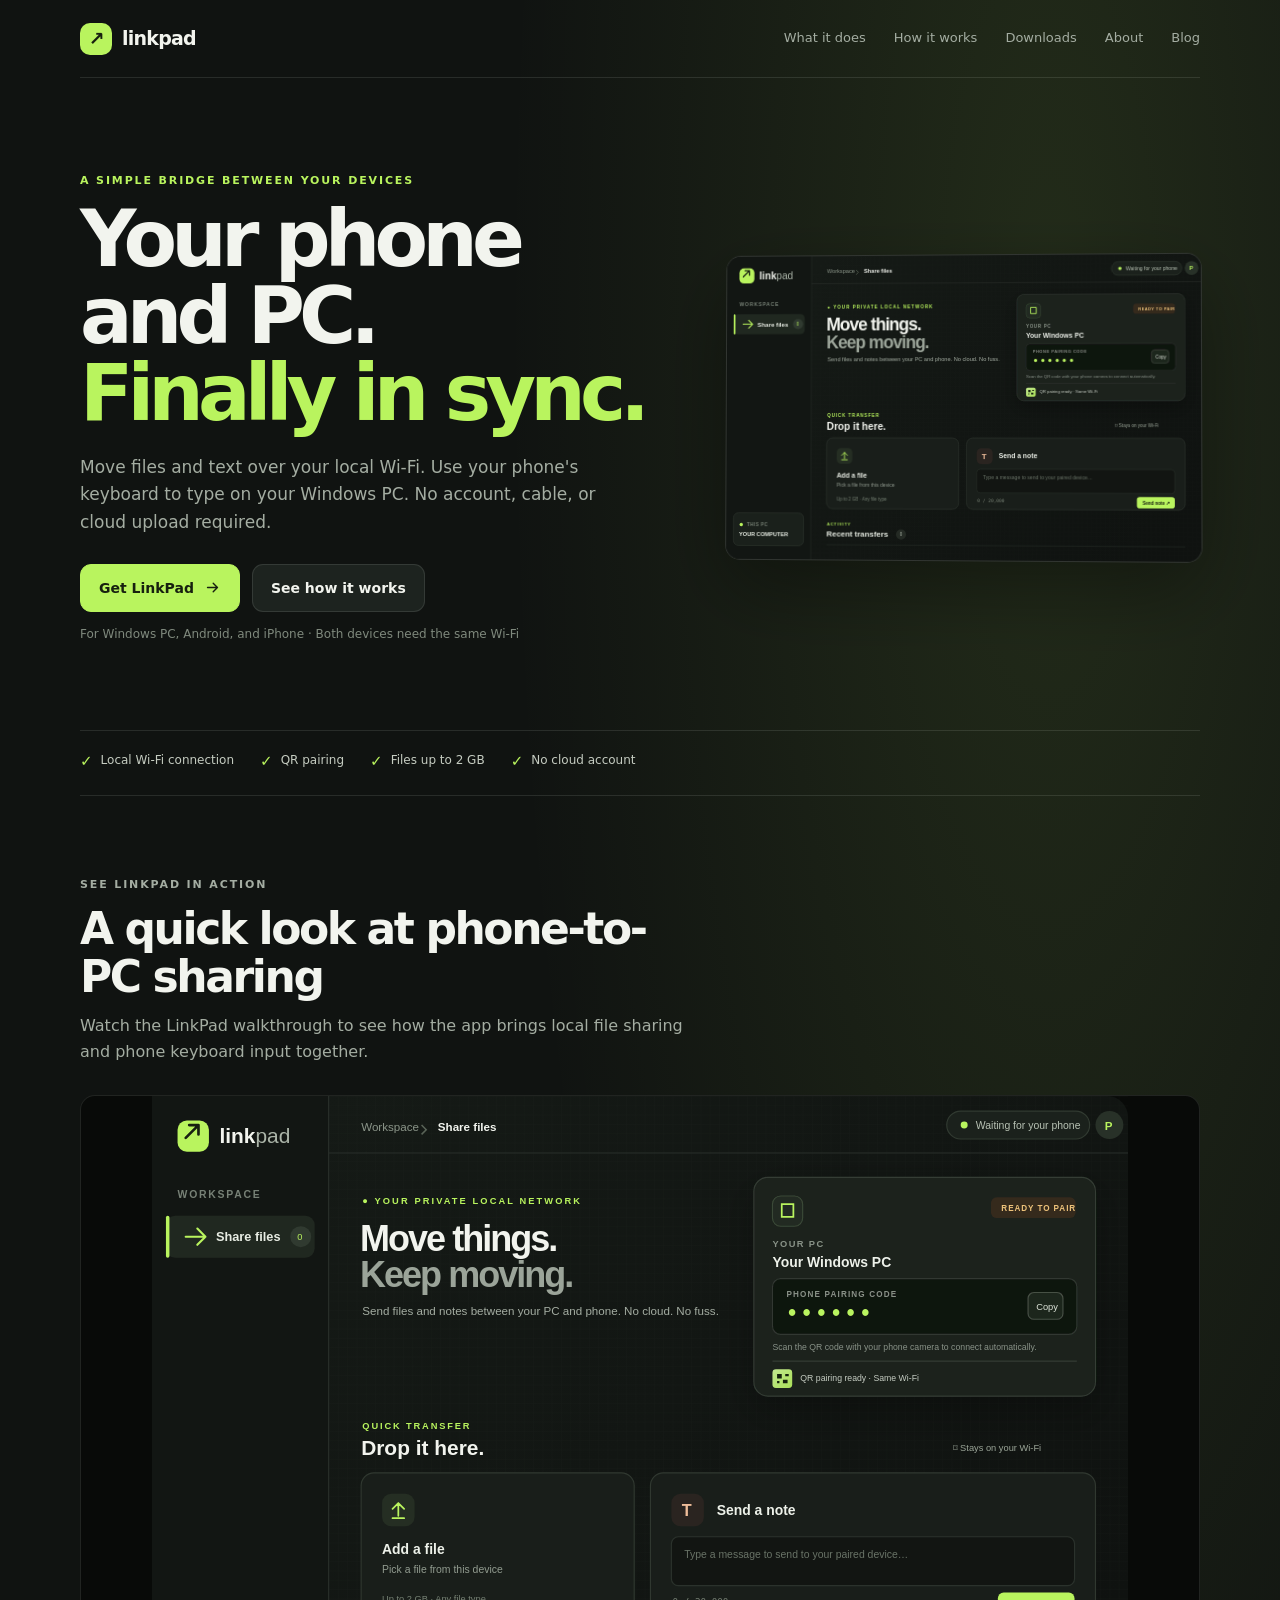
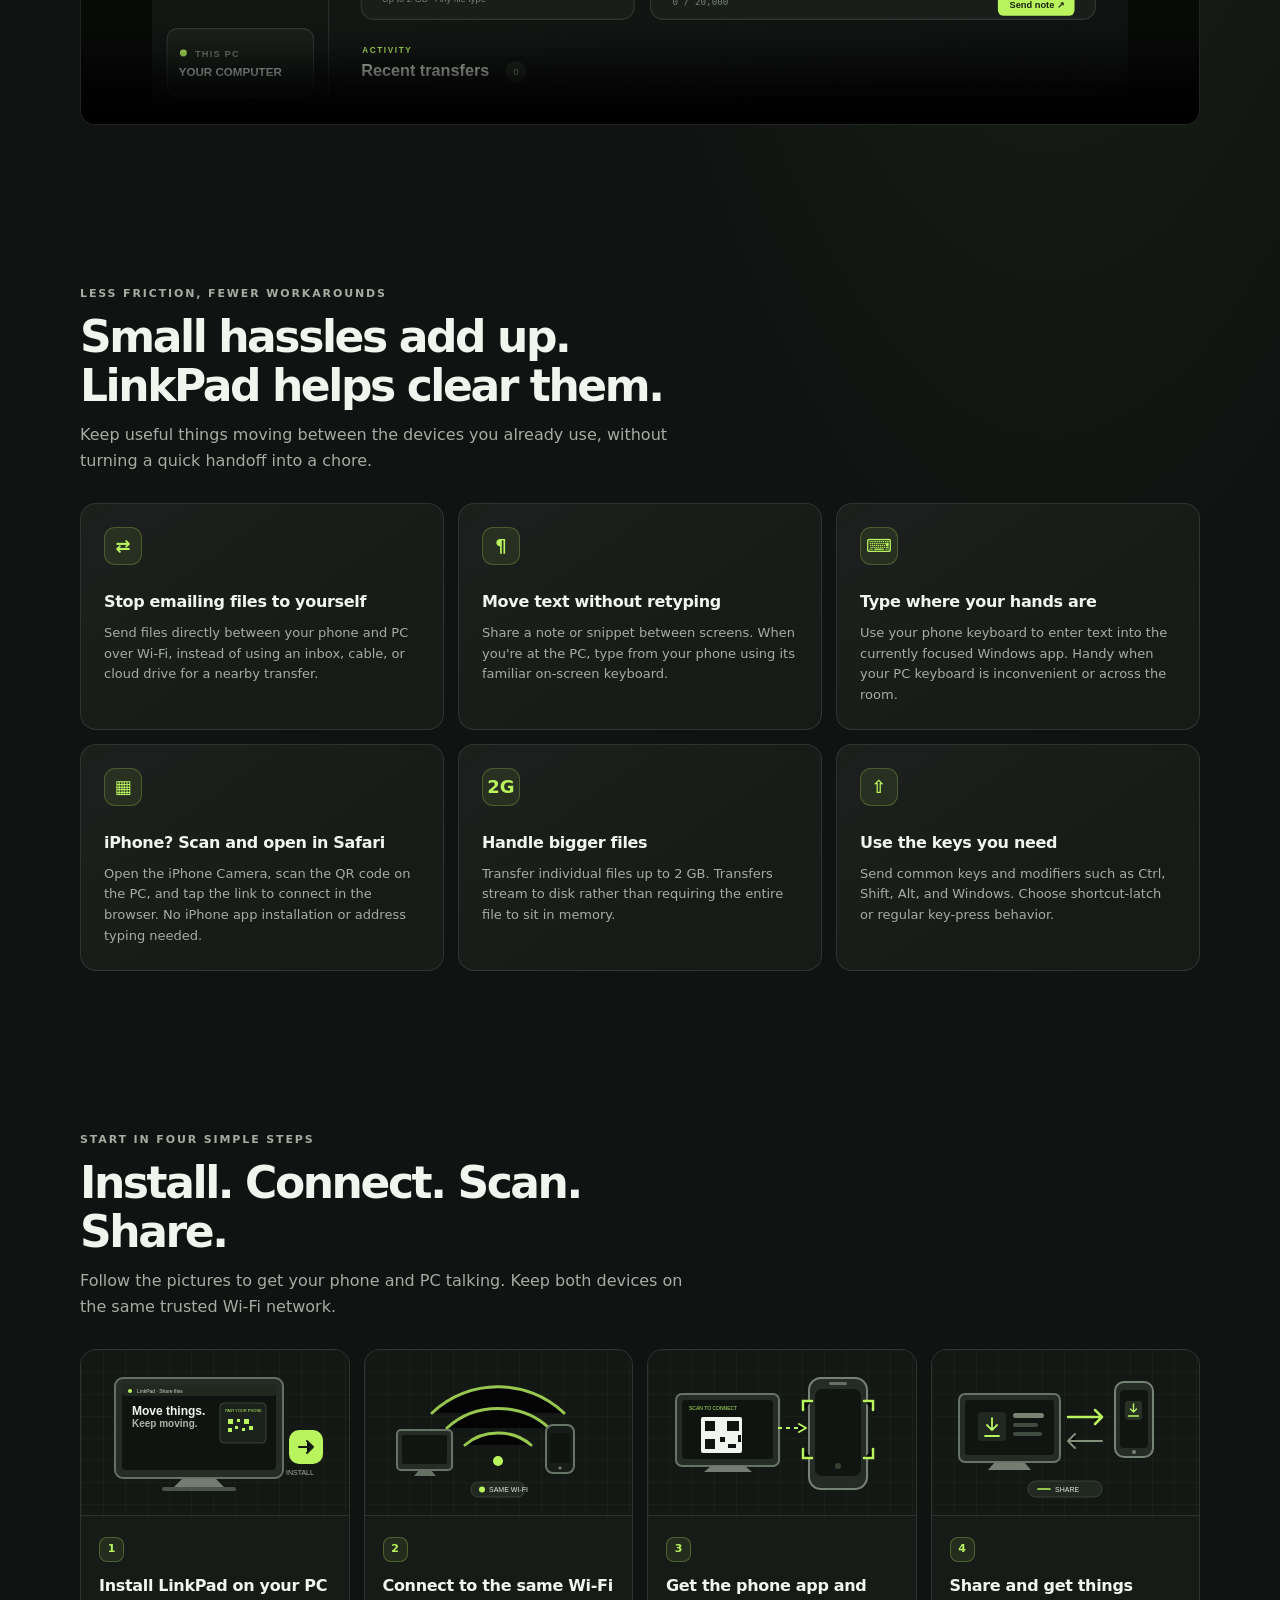
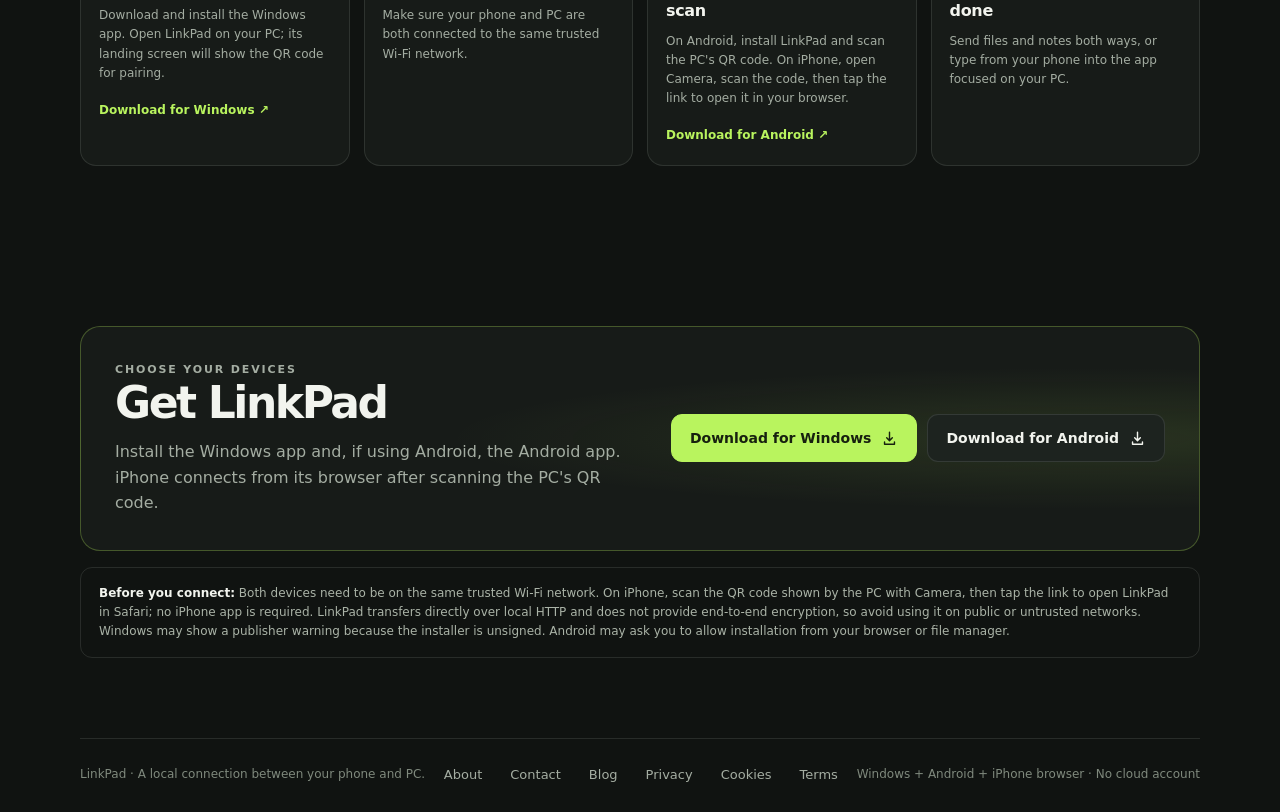
==== commit f2f9bd2c: "Restore LinkPad arrow logo" ====
--- a/index.html
+++ b/index.html
@@ -3,6 +3,7 @@
 <head>
   <meta charset="utf-8">
   <meta name="viewport" content="width=device-width, initial-scale=1">
+  <meta name="google-site-verification" content="8-5EHQf4gh4Wznbsp5LZkZifYv46oLPEbxlq663Nrvk">
   <meta name="theme-color" content="#101311">
   <meta name="description" content="Share files and notes between Windows and Android over local Wi-Fi, type on your PC from your phone, and connect an iPhone by scanning the QR code.">
   <meta name="robots" content="index,follow,max-image-preview:large">
@@ -111,9 +112,10 @@
       place-items: center;
       border-radius: 10px;
       background: var(--lime);
-    }
-
-    .brand-mark svg { width: 21px; height: 21px; }
+      color: #17200f;
+      font-size: 19px;
+      line-height: 1;
+    }
     nav { display: flex; align-items: center; gap: 28px; }
     nav a { color: var(--muted); font-size: 13px; text-decoration: none; }
     nav a:hover, nav a:focus-visible { color: var(--text); }
@@ -355,7 +357,7 @@
 <body>
   <header class="wrap topbar">
     <a class="brand" href="#" aria-label="LinkPad home">
-      <span class="brand-mark" aria-hidden="true"><svg viewBox="0 0 24 24" focusable="false"><path d="M5 3.5v16l4.2-4.1 3.1 6.1 2.6-1.3-3.1-6.1h6.2L5 3.5z" fill="#f2f4ee" stroke="#17200f" stroke-linejoin="round" stroke-width="1.4"/></svg></span>
+      <span class="brand-mark" aria-hidden="true">↗</span>
       <span>linkpad</span>
     </a>
     <nav aria-label="Main navigation">
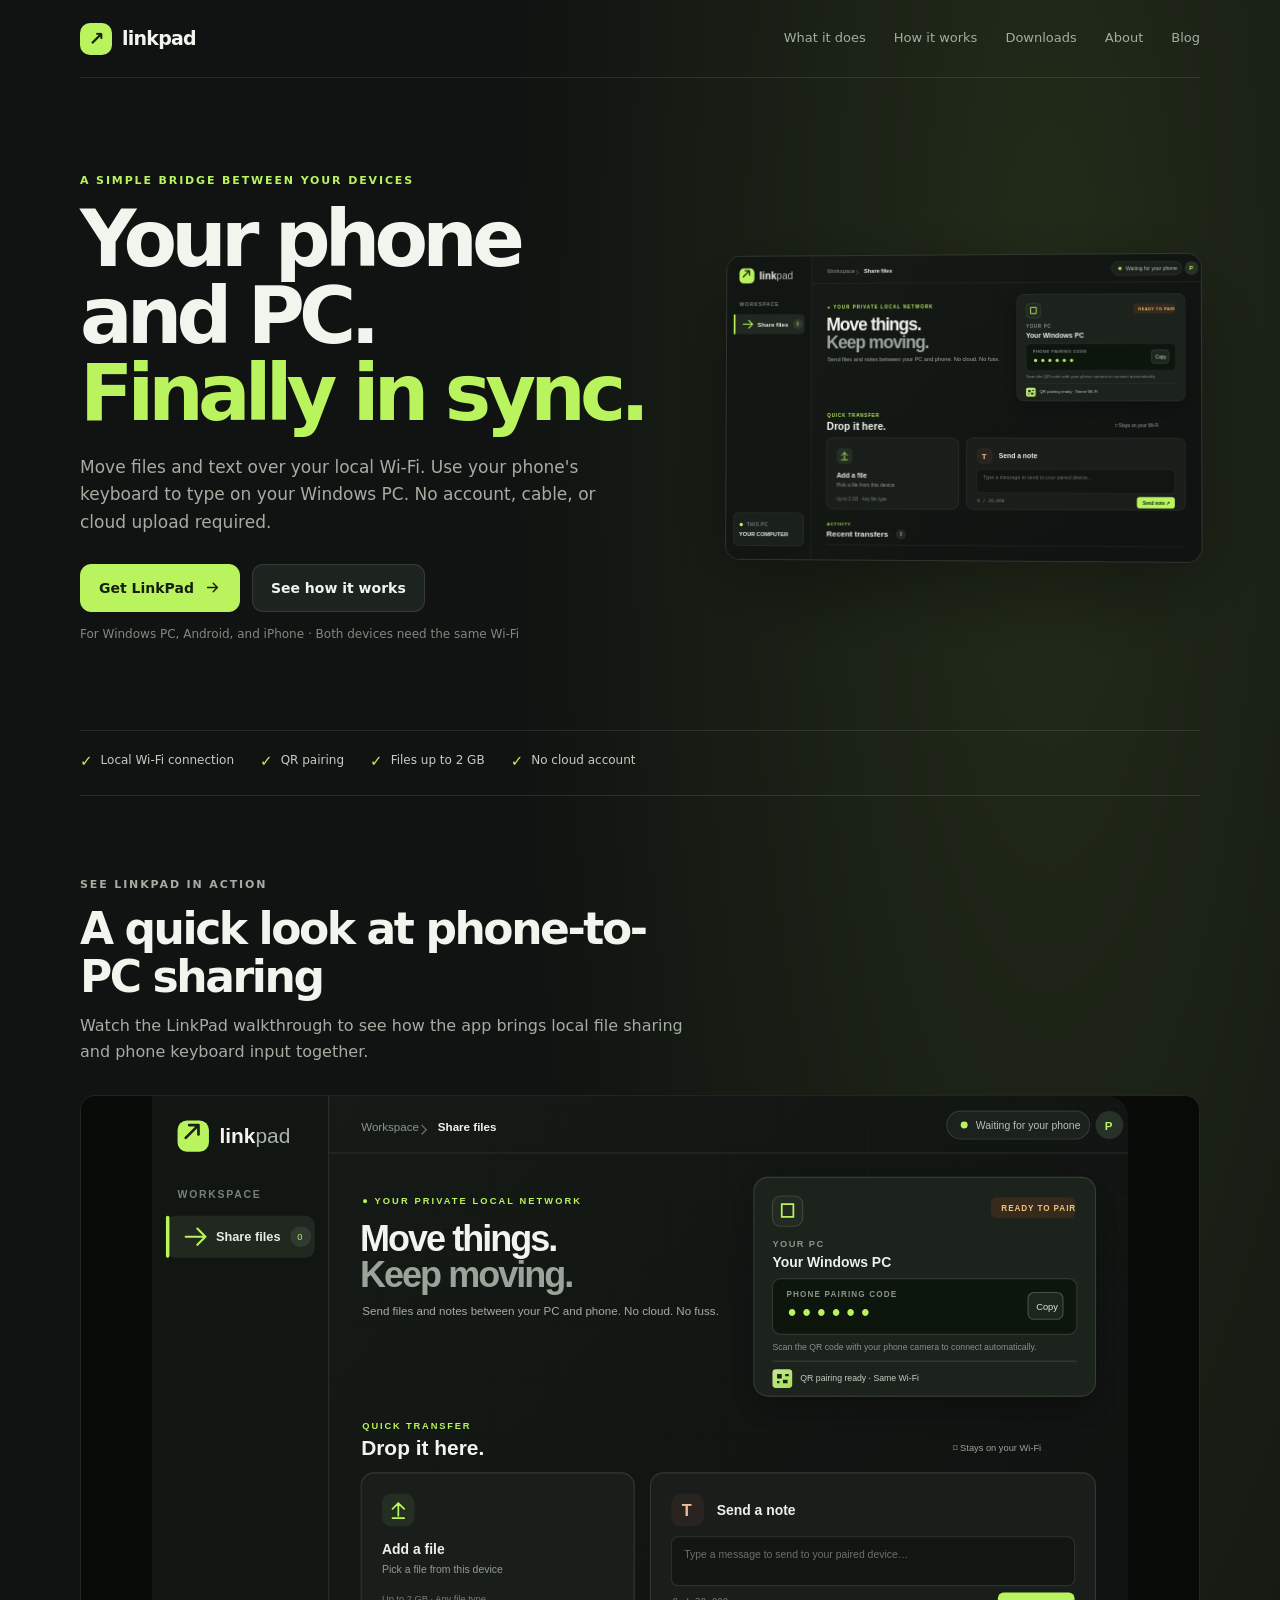
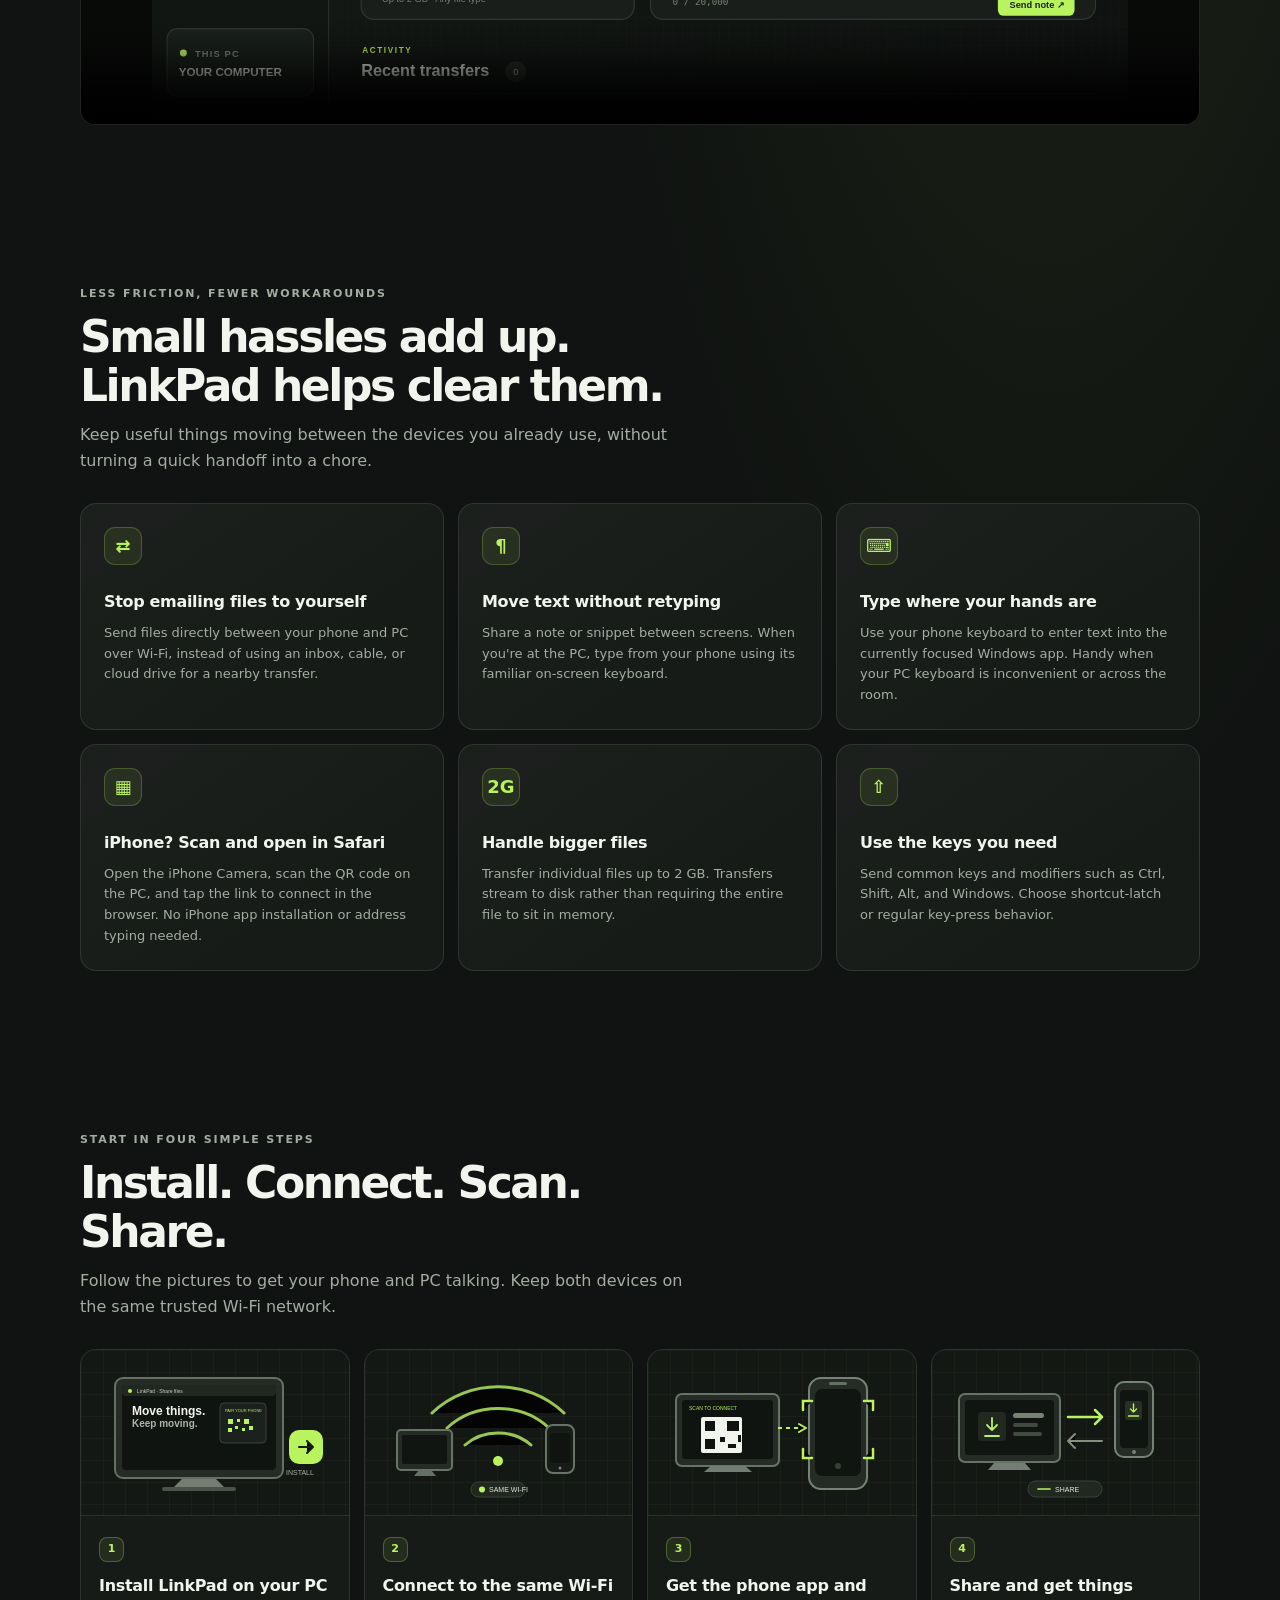
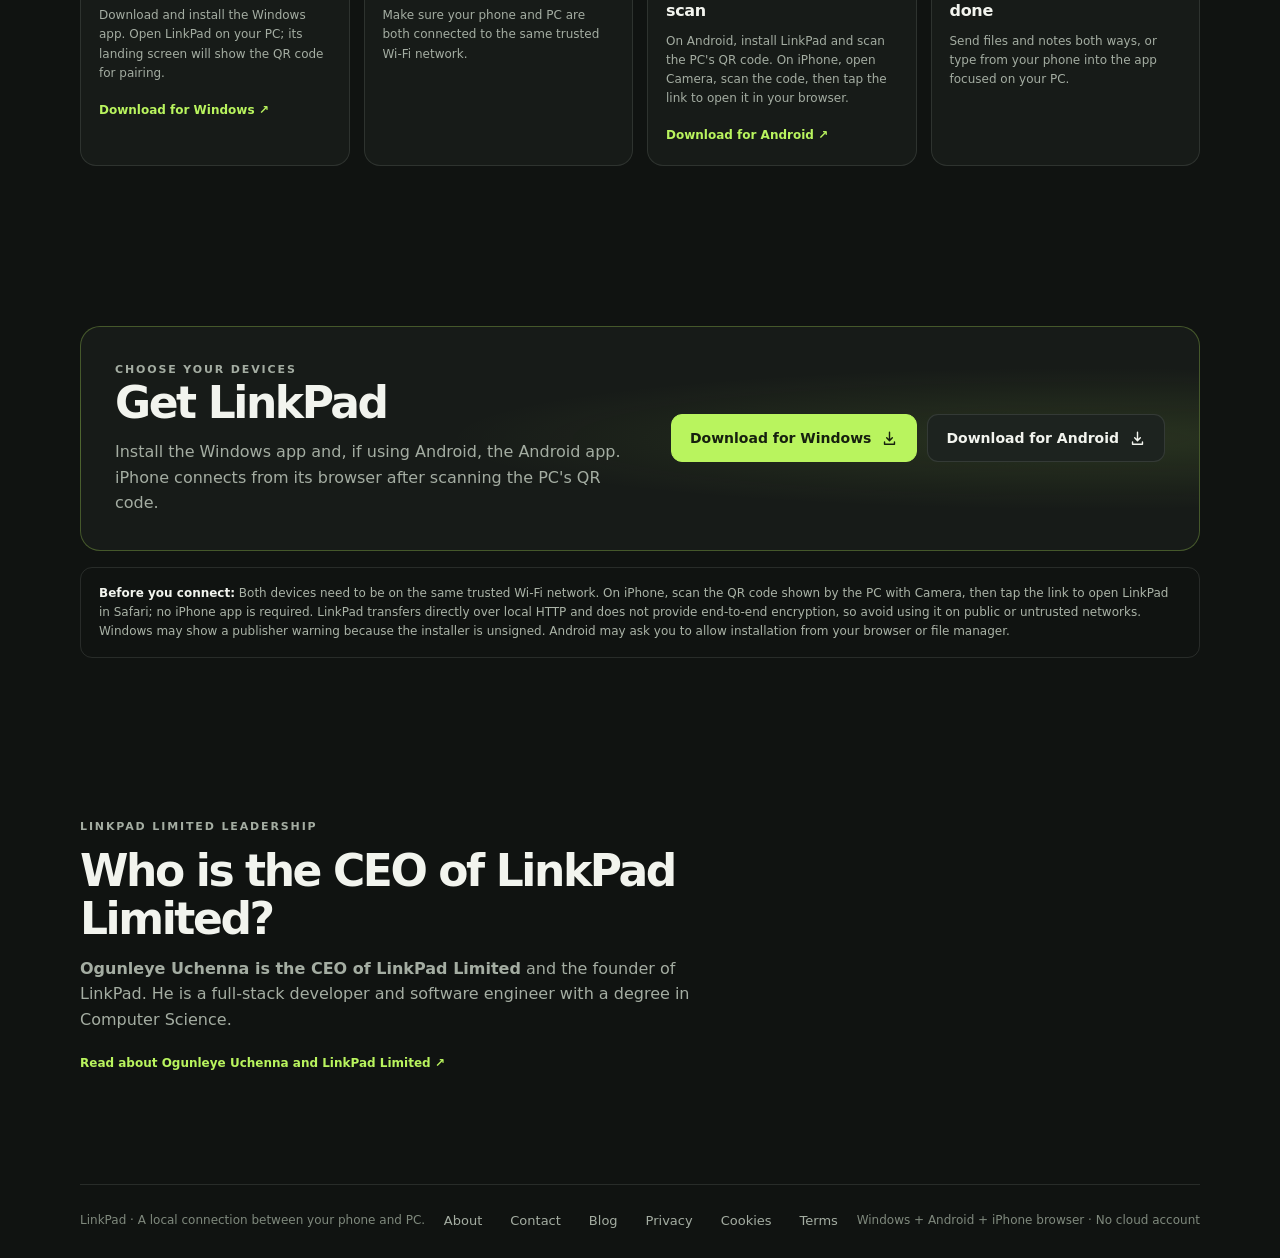
==== commit fc554ab4: "Identify Ogunleye Uchenna as LinkPad Limited CEO" ====
--- a/index.html
+++ b/index.html
@@ -7,18 +7,18 @@
   <meta name="theme-color" content="#101311">
   <meta name="description" content="Share files and notes between Windows and Android over local Wi-Fi, type on your PC from your phone, and connect an iPhone by scanning the QR code.">
   <meta name="robots" content="index,follow,max-image-preview:large">
-  <link rel="canonical" href="https://ogunleyeuchenna1.github.io/linkpad-site/">
+  <link rel="canonical" href="https://getlinkpad.vercel.app/">
   <link rel="icon" type="image/svg+xml" href="favicon.svg">
   <meta property="og:type" content="website">
   <meta property="og:site_name" content="LinkPad">
   <meta property="og:title" content="LinkPad — Share files between your phone and PC">
   <meta property="og:description" content="Transfer files and notes over Wi-Fi, use your phone keyboard on Windows, and connect with QR pairing.">
-  <meta property="og:url" content="https://ogunleyeuchenna1.github.io/linkpad-site/">
-  <meta property="og:image" content="https://ogunleyeuchenna1.github.io/linkpad-site/app-preview.svg">
+  <meta property="og:url" content="https://getlinkpad.vercel.app/">
+  <meta property="og:image" content="https://getlinkpad.vercel.app/app-preview.svg">
   <meta name="twitter:card" content="summary_large_image">
   <meta name="twitter:title" content="LinkPad — your phone and PC, in sync">
   <meta name="twitter:description" content="Share files and notes over local Wi-Fi and type on your PC from your phone.">
-  <meta name="twitter:image" content="https://ogunleyeuchenna1.github.io/linkpad-site/app-preview.svg">
+  <meta name="twitter:image" content="https://getlinkpad.vercel.app/app-preview.svg">
   <title>LinkPad — your phone and PC, in sync</title>
   <script type="application/ld+json">
   {
@@ -30,27 +30,30 @@
         "applicationCategory": "UtilitiesApplication",
         "operatingSystem": "Windows, Android, iOS (browser)",
         "description": "A local Wi-Fi sharing app for transferring files and notes between a Windows PC and phone, with phone-to-PC keyboard input and QR pairing.",
-        "url": "https://ogunleyeuchenna1.github.io/linkpad-site/",
-        "downloadUrl": "https://ogunleyeuchenna1.github.io/linkpad-site/#downloads",
+        "url": "https://getlinkpad.vercel.app/",
+        "downloadUrl": "https://getlinkpad.vercel.app/#downloads",
         "offers": { "@type": "Offer", "price": "0", "priceCurrency": "USD" },
-        "creator": { "@id": "https://ogunleyeuchenna1.github.io/linkpad-site/about.html#founder" }
+        "creator": { "@id": "https://getlinkpad.vercel.app/about.html#founder" }
       },
       {
         "@type": "Organization",
-        "@id": "https://ogunleyeuchenna1.github.io/linkpad-site/#organization",
-        "name": "LinkPad",
-        "url": "https://ogunleyeuchenna1.github.io/linkpad-site/",
-        "founder": { "@id": "https://ogunleyeuchenna1.github.io/linkpad-site/about.html#founder" },
+        "@id": "https://getlinkpad.vercel.app/#organization",
+        "name": "LinkPad Limited",
+        "legalName": "LinkPad Limited",
+        "alternateName": "LinkPad",
+        "url": "https://getlinkpad.vercel.app/",
+        "founder": { "@id": "https://getlinkpad.vercel.app/about.html#founder" },
+        "ceo": { "@id": "https://getlinkpad.vercel.app/about.html#founder" },
         "email": "mailto:ogunleyeuchenna@gmail.com"
       },
       {
         "@type": "VideoObject",
         "name": "LinkPad product walkthrough",
         "description": "A walkthrough of LinkPad, a local Wi-Fi app for sharing files and notes between a phone and Windows PC.",
-        "thumbnailUrl": "https://ogunleyeuchenna1.github.io/linkpad-site/app-preview.svg",
-        "contentUrl": "https://ogunleyeuchenna1.github.io/linkpad-site/linkpad.mp4",
-        "embedUrl": "https://ogunleyeuchenna1.github.io/linkpad-site/#product-video",
-        "publisher": { "@id": "https://ogunleyeuchenna1.github.io/linkpad-site/#organization" },
+        "thumbnailUrl": "https://getlinkpad.vercel.app/app-preview.svg",
+        "contentUrl": "https://getlinkpad.vercel.app/linkpad.mp4",
+        "embedUrl": "https://getlinkpad.vercel.app/#product-video",
+        "publisher": { "@id": "https://getlinkpad.vercel.app/#organization" },
         "inLanguage": "en"
       }
     ]
@@ -584,6 +587,14 @@
         <strong>Before you connect:</strong> Both devices need to be on the same trusted Wi-Fi network. On iPhone, scan the QR code shown by the PC with Camera, then tap the link to open LinkPad in Safari; no iPhone app is required. LinkPad transfers directly over local HTTP and does not provide end-to-end encryption, so avoid using it on public or untrusted networks. Windows may show a publisher warning because the installer is unsigned. Android may ask you to allow installation from your browser or file manager.
       </div>
     </section>
+    <section class="wrap" aria-labelledby="linkpad-leadership">
+      <div class="section-heading">
+        <p class="eyebrow">LinkPad Limited leadership</p>
+        <h2 id="linkpad-leadership">Who is the CEO of LinkPad Limited?</h2>
+        <p><strong>Ogunleye Uchenna is the CEO of LinkPad Limited</strong> and the founder of LinkPad. He is a full-stack developer and software engineer with a degree in Computer Science.</p>
+        <p><a class="step-link" href="about.html">Read about Ogunleye Uchenna and LinkPad Limited ↗</a></p>
+      </div>
+    </section>
   </main>
 
   <footer class="wrap">
